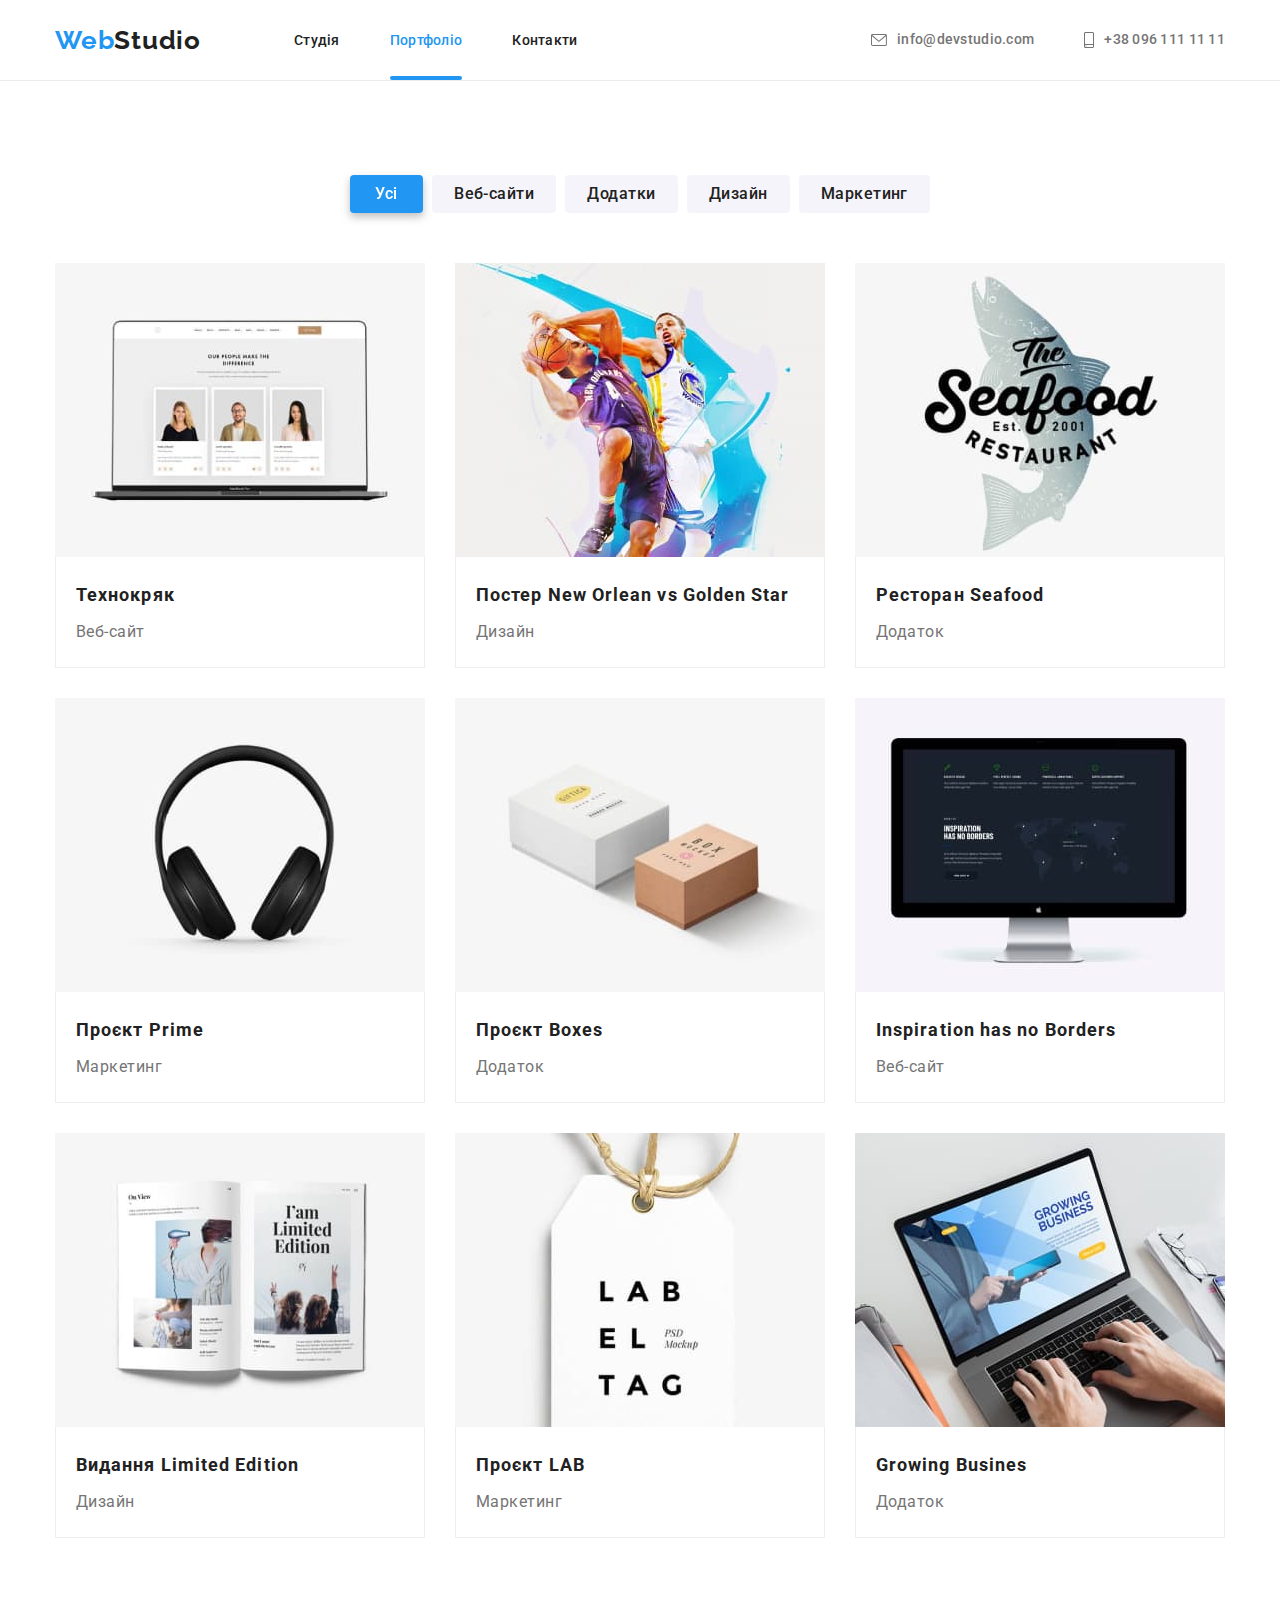
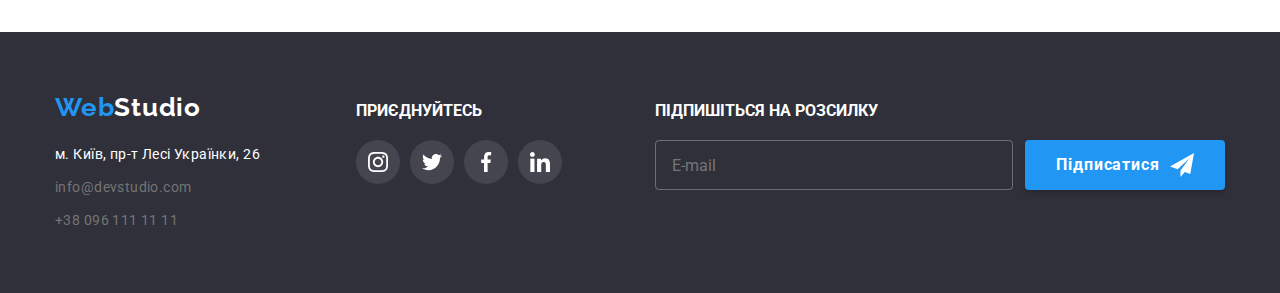
==== portfolio.html @ 81035521 "Coppy homework 6" ====
<!DOCTYPE html>
<html lang="uk">
  <head>
    <meta charset="UTF-8">
    <meta http-equiv="X-UA-Compatible" content="IE=edge">
    <meta name="viewport" content="width=device-width, initial-scale=1.0">
    <title>Portfolio</title>
    <link rel="preconnect" href="https://fonts.googleapis.com">
    <link rel="preconnect" href="https://fonts.gstatic.com" crossorigin>
    <link
      href="https://fonts.googleapis.com/css2?family=Raleway:wght@700&family=Roboto:wght@400;500;700;900&display=swap"
      rel="stylesheet"
    >
    <link
      rel="stylesheet"
      href="https://cdn.jsdelivr.net/npm/modern-normalize@1.1.0/modern-normalize.min.css"
    >
    <link rel="stylesheet" href="./css/styles.css">
  </head>
  <body class="body">
    <header class="page-header">
      <div class="container page-header-container">
      <a href="./index.html" class="logo"> <span class="colorlogo">Web</span>Studio</a>
      <nav class="page-navigation">
        <ul class="list-marker menu">
          <li><a class="navigation-link" href="./index.html">Студія</a></li>
          <li><a class="navigation-link current" href="./portfolio.html">Портфоліо</a></li>
          <li><a class="navigation-link" href="./contact">Контакти</a></li>
        </ul>
      </nav>

      <ul class="list-marker contacts">
        <li>
          <a class="phone email" href="mailto:info@devstudio.com"> <svg class="address-icon" width="16" height="12">
            <use href="./images/sprite.svg#icon-envelope"></use>
            </svg> info@devstudio.com</a>
        </li>
        <li> 
          <a class="phone" href="tel:+380961111111"><svg class="address-icon" width="10" height="16">
          <use href="./images/sprite.svg#icon-smartphone"></use>
          </svg>+38 096 111 11 11</a></li>
      </ul>
    </div>
    </header>

    <main>
      <section class="section">
        <div class="container">
        <h1 class="visually-hidden">Усі проєкти</h1>
        <ul class="list-marker buttons-list">
          <li class="portfolio-buttons-list-point"><button class="buttons-list-item btn btn-current" type="button">Усі</button></li>
          <li class="portfolio-buttons-list-point"><button class="buttons-list-item btn" type="button" >Веб-сайти</button></li>
          <li class="portfolio-buttons-list-point"><button class="buttons-list-item btn" type="button" >Додатки</button></li>
          <li class="portfolio-buttons-list-point"><button class="buttons-list-item btn" type="button" >Дизайн</button></li>
          <li class="portfolio-buttons-list-point"><button class="buttons-list-item btn" type="button" >Маркетинг</button></li>
        </ul>

        <ul class="list-marker portfolio-list card-set">
          <li class="portfolio-list-item">
            <a class="portfolio-card-link" href="/">
              <div class="portfolio-overlay">
                            <img src="./images/cheat.jpg" alt="люди в рамках" width="370">
                            <p class="overlay">Ресурс пропонує комплексні пропозиції з різним рівнем функціоналу та сервісів. Все це дозволить відвідувачу отримати вичерпні відомості про компанію чи приватну особу.</p>
            </div>
            <div class="portfolio-card-description"> 
            <h2 class="projects-title">Технокряк</h2>
            <p class="projects-type">Веб-сайт</p>
          </div>
        </a>
          </li>

          <li class="portfolio-list-item">
            <a class="portfolio-card-link" href="/">
            <div class="portfolio-overlay">
              <img src="./images/basketball.jpg" alt="люди грають в баскетбол" width="370">
              <p class="overlay">Ресурс пропонує комплексні пропозиції з різним рівнем функціоналу та сервісів. Все це дозволить відвідувачу отримати вичерпні відомості про компанію чи приватну особу.</p>
            </div>
              <div class="portfolio-card-description"> 
              <h2 class="projects-title">Постер New Orlean vs Golden Star</h2>
            <p class="projects-type">Дизайн</p>
          </div>
        </a>
          </li>

          <li class="portfolio-list-item">
            <a class="portfolio-card-link" href="/">
            <div class="portfolio-overlay">
              <img src="./images/restaurant.jpg" alt="логотип ресторану морської їжі" width="370"
            >
            <p class="overlay">Ресурс пропонує комплексні пропозиції з різним рівнем функціоналу та сервісів. Все це дозволить відвідувачу отримати вичерпні відомості про компанію чи приватну особу.</p>
            </div>
            <div class="portfolio-card-description"> 
            <h2 class="projects-title">Ресторан Seafood</h2>
            <p class="projects-type">Додаток</p>
          </div>
        </a>
          </li >

          <li class="portfolio-list-item">
            <a class="portfolio-card-link" href="/">
              <div class="portfolio-overlay">
              <img src="./images/headphone.jpg" alt="навушники" width="370">
              <p class="overlay">Ресурс пропонує комплексні пропозиції з різним рівнем функціоналу та сервісів. Все це дозволить відвідувачу отримати вичерпні відомості про компанію чи приватну особу.</p>
            </div>
            <div class="portfolio-card-description"> 
            <h2 class="projects-title">Проєкт Prime</h2>
            <p class="projects-type">Маркетинг</p>
          </div>
        </a>
          </li>

          <li class="portfolio-list-item">
            <a class="portfolio-card-link" href="/">
              <div class="portfolio-overlay">
                <img src="./images/boxes.jpg" alt="коробки з картону" width="370">
              <p class="overlay">Ресурс пропонує комплексні пропозиції з різним рівнем функціоналу та сервісів. Все це дозволить відвідувачу отримати вичерпні відомості про компанію чи приватну особу.</p>
            </div>
            <div class="portfolio-card-description"> 
            <h2 class="projects-title">Проєкт Boxes</h2>
            <p class="projects-type">Додаток</p>
          </div>
        </a>
          </li>

          <li class="portfolio-list-item">
            <a class="portfolio-card-link" href="/"
              >
              <div class="portfolio-overlay">
              <img src="./images/monitor.jpg" alt="монітор з текстом про натхнення" width="370"
            >
            <p class="overlay">Ресурс пропонує комплексні пропозиції з різним рівнем функціоналу та сервісів. Все це дозволить відвідувачу отримати вичерпні відомості про компанію чи приватну особу.</p>
          </div>
            <div class="portfolio-card-description"> 
            <h2 class="projects-title">Inspiration has no Borders</h2>
            <p class="projects-type">Веб-сайт</p>
          </div>
        </a>
          </li>

          <li class="portfolio-list-item">
            <a class="portfolio-card-link" href="/">
              <div class="portfolio-overlay">
                <img src="./images/magazine.jpg" alt="газета про дизайн" width="370">
              <p class="overlay">Ресурс пропонує комплексні пропозиції з різним рівнем функціоналу та сервісів. Все це дозволить відвідувачу отримати вичерпні відомості про компанію чи приватну особу.</p>
            </div>
            <div class="portfolio-card-description"> 
            <h2 class="projects-title">Видання Limited Edition</h2>
            <p class="projects-type">Дизайн</p>
          </div>
        </a>
          </li>

          <li class="portfolio-list-item">
            <a class="portfolio-card-link"  href="/">
              <div class="portfolio-overlay">
              
              <img src="./images/label.jpg" alt="ярлик" width="370">
              <p class="overlay">Ресурс пропонує комплексні пропозиції з різним рівнем функціоналу та сервісів. Все це дозволить відвідувачу отримати вичерпні відомості про компанію чи приватну особу.</p>
            </div>
            <div class="portfolio-card-description"> 
            <h2 class="projects-title">Проєкт LAB</h2>
            <p class="projects-type">Маркетинг</p>
          </div>
        </a>
          </li>

          <li class="portfolio-list-item">
            <a class="portfolio-card-link" href="/"
              >
              <div class="portfolio-overlay">
              
              
              <img src="./images/notebook.jpg" alt="ноутбук із текстом про бізнес" width="370"
            >
            <p class="overlay">Ресурс пропонує комплексні пропозиції з різним рівнем функціоналу та сервісів. Все це дозволить відвідувачу отримати вичерпні відомості про компанію чи приватну особу.</p>
            </div>
            <div class="portfolio-card-description"> 
            <h2 class="projects-title">Growing Busines</h2>
            <p class="projects-type">Додаток</p>
            </div>
          </a>
          </li>
        </ul>
      </div>
      </section>
    </main>
    <footer class="bottom-style">
      <div class="footer-container container">
        <div class="footer-address-container">
      <a href="./index.html" class="logo-footer"> <span class="colorlogo">Web</span><span class="colorlogo2">Studio</span></a>
      <address class="adress-style">
        <ul class="list-marker">
          <li class="footer-address-item">
            <a href="https://goo.gl/maps/GYPsgjkpxuacPWmt5" class="adress-street"
              >м. Київ, пр-т Лесі Українки, 26</a
            >
          </li>
          <li class="footer-address-item">
            <a href="mailto:info@devstudio.com" class="email-footer">info@devstudio.com</a>
          </li>
          <li><a href="tel:+380961111111" class="email-footer">+38 096 111 11 11</a></li>
        </ul>
      </address>
    </div>
    <div class="footer-social-box">
      <b class="follow-us">ПРИЄДНУЙТЕСЬ</b>
      <ul class="footer-social-list list">
        <li class="footer-social-item">
          <a class="footer-social-list-link" href="">
            <svg class="footer-social-list-icon">
              <use href="./images/sprite.svg#icon-instagram"></use>
            </svg>
          </a>
        </li>
        <li class="footer-social-item">
          <a class="footer-social-list-link" href="">
            <svg class="footer-social-list-icon">
              <use href="./images/sprite.svg#icon-twitter"></use>
            </svg>
          </a>
        </li>
        <li class="footer-social-item">
          <a class="footer-social-list-link" href="">
            <svg class="footer-social-list-icon">
              <use href="./images/sprite.svg#icon-facebook"></use>
            </svg>
          </a>
        </li>
        <li class="footer-social-item">
          <a class="footer-social-list-link" href="">
            <svg class="footer-social-list-icon">
              <use href="./images/sprite.svg#icon-linkedin"></use>
            </svg>
          </a>
        </li>
      </ul>
    </div>
    <div class="form footer-social-box">
      <b class="follow-us">Підпишіться на розсилку</b>
      <form class="footer-form">
        <div class="form-position">
          <input class="form-email-field" type="email" name="mail" placeholder="E-mail">
          <button class="footer-button" type="submit">Підписатися
                      <svg class="icon-send" width="24" height="24" >
              <use href="./images/sprite.svg#icon-icon-send"></use>
              </svg>
                      </button>
        </div>
      </form>
    </div>
  </div>

    </footer>
  </body>
</html>
---- css/styles.css ----
:root {
  --primary-text-color: #212121;
  --accent-color: #2196f3;
  --second-color: #757575;
  --color-icon: #AFB1B8;
  --bg-color-main: #f5f5f5;
  --bg-color-second: #ffffff;
  --bg-for-button: #f5f4fa;
  --bg-for-footer: #2f303a;
  --timing-function: cubic-bezier(0.4, 0, 0.2, 1);
  --main-font: "Roboto", sans-serif;
}

h1,
h2,
h3,
h4,
h5,
h6,
p {
  margin: 0;
}

ul,
ol {
  margin-top: 0;
  margin-bottom: 0;
  padding: 0;
  list-style: none;
}

img {
  display: block;
  max-width: 100%;
  height: auto;
}

.list-marker {
  list-style-type: none;
}

.link {
  text-decoration: none;
}

button {
  cursor: pointer;
}

.container {
  width: 1200px;
  margin-left: auto;
  margin-right: auto;
  padding-left: 15px;
  padding-right: 15px;
}

/*  Додаю хедер стилі і флекси*/

/*  Додаю хедер стилі і флекси*/

.body {
  font-family: 'Roboto', sans-serif;
  color: var(--primary-text-color);
}

.advantage-list {
  display: flex;
  column-gap: 30px;

  justify-content: space-around;
}


.features-icon-box {
  display: flex;
  justify-content: center;
  align-items: center;
  width: 270px;
  height: 120px;
  margin-bottom: 30px;
  background-color: #F5F4FA;
  border-radius: 4px;
}
.features-icon {
  width: 70px;
  height: 70px;}

.section {
  padding-top: 94px;
  padding-bottom: 94px;
}

.logo {
  color: var(--primary-text-color);
  text-decoration: none;
  font-family: 'Raleway', sans-serif;
  font-weight: 700;
  font-size: 26px;
  line-height: 1.19;
  letter-spacing: 0.03em;
  margin-right: 93px;
  padding: 24px 0px;
}

.logo-footer {
  color: var(--primary-text-color);
  text-decoration: none;
  font-family: 'Raleway', sans-serif;
  font-weight: 700;
  font-size: 26px;
  line-height: 1.19;
  letter-spacing: 0.03em;
}

.colorlogo {
  color: var(--accent-color);
}

.colorlogo2 {
  color: var(--bg-color-second);
}

/* телефон та імейл вгорі різний колір */
/* телефон та імейл внизу однакові */

.phone {
  font-weight: 500;
  font-size: 14px;
  line-height: 1.14;
  letter-spacing: 0.02em;
  text-decoration: none;
  color: var(--second-color);
  padding: 32px 0px;
  display: flex;
    align-items: center;
    transition: color 250ms var(--timing-function), fill 250ms var(--timing-function);
    
}
.phone:hover,
.phone:focus
 {
  color: var(--accent-color);}


  .phone:hover .address-icon, 
  .phone:focus .address-icon {
    fill: var(--accent-color);

}
.phone:active {
  color: var(--accent-color);
}



.address-icon {
  margin-right: 10px;
  fill: #757575;
  transition: fill 250ms var(--timing-function);

}

.footer-social-box {
  margin-left: 0px;
  }
  
  .follow-us {
    display: inline-block;
    margin-bottom: 20px;
    color: var(--title-secondary-color);
    font-style: normal;
    text-transform: uppercase;
  }
  
 
   .form {
    margin-left: 93px;
   }
  
   .form-position {
    display: flex;
  }
  .form-email-field {
    font-weight: 400;
    width: 358px;
    height: 50px;
    background-color: transparent;
    border-radius: 4px;
    border: 1px solid rgba(255, 255, 255, 0.3);
    padding: 15px 16px;
    font-family: var(--main-font);
   font-style: normal;
   color: rgba(255, 255, 255, 0.6);
   font-size: 16px;
   line-height: 1.25;
  }
  
  .footer-button {
  font-weight: 700;
  font-size: 16px;
  line-height: 1.88;
  display: inline-flex;
  justify-content: center;
  align-items: center;
  letter-spacing: 0.06em;
  color: var(--bg-color-second);
  background: var(--accent-color);
  min-width: 200px;
  height: 50px;
  cursor: pointer;
  box-shadow: 0px 4px 4px rgba(0, 0, 0, 0.15);
  border-radius: 4px;
  padding: 10px 29px;
  border: 1px solid transparent;
  margin-left: 12px; 
  }
  
  .icon-send {
  margin-left: 10px;
  }
  







.hero-block {
  background-color: var(--bg-for-footer);
  text-align: center;
  align-items: center;
  padding-top: 200px;
  padding-bottom: 200px;
      background-image: linear-gradient(rgba(47, 48, 58, 0.4),rgba(47, 48, 58, 0.4)),
    url("../images/hero-bg.jpg");
    background-repeat: no-repeat;
    background-size: cover;
    max-width: 1600px;
    margin-left: auto;
    margin-right: auto;
  }


.hero-title {
  font-weight: 900;
  font-size: 44px;
  line-height: 1.36;
  color: var(--bg-color-second);
  /* or 136% */

  letter-spacing: 0.06em;
  max-width: 696px;
  text-align: center;
  text-transform: uppercase;
  margin-right: auto;
  margin-left: auto;
}

.advantage-list {
  display: flex;
  column-gap: 30px;
}
.advantage {
  font-weight: 700;
  font-size: 14px;
  line-height: 1.14;
  letter-spacing: 0.03em;
  text-transform: uppercase;
  margin-bottom: 10px;
  margin-top: 0px;
}

/* .advantage-list-item:not(:last-child) {
    margin-right: 30px;}*/

.advantage-list li:nth-last-child(-n + 4) {
  flex-basis: 270px;
}

.usual-text {
  font-size: 14px;
  line-height: 1.7;
  /* or 171% */
  letter-spacing: 0.03em;
  color: var(--second-color);
}

.second-title {
  font-weight: 700;
  font-size: 36px;
  line-height: 1.16;
  text-align: center;
  letter-spacing: 0.03em;
  color: var(--primary-text-color);
  margin-bottom: 50px;
}
/*.padding-for-tittle {
  padding-top: 94px;}*/

.team {
  background-color: var(--bg-for-button);
  
  
}

.team-list {
  display: flex;
  column-gap: 30px;
}

.team-title {
  font-weight: 500;
  font-size: 16px;
  line-height: 1.18;
  /* identical to box height */
  text-align: center;
  letter-spacing: 0.03em;

  margin-bottom: 10px;
}
.our-team-list-item {
  width: 270px;
    background-color: var(--bg-color-second);
  box-shadow: 0px 1px 3px rgba(0, 0, 0, 0.12), 0px 1px 1px rgba(0, 0, 0, 0.14),
    0px 2px 1px rgba(0, 0, 0, 0.2);
  border-radius: 0px 0px 4px 4px;
}
.list {
  list-style: none;
}
.team-position {
  font-size: 16px;
  line-height: 1.18;
  /* identical to box height */
  text-align: center;
  letter-spacing: 0.03em;
  margin-bottom: 16px;
  color: var(--second-color);
  }

.card-description {
  padding: 30px;0
}

.social-list { 
  display: flex;
  justify-content: space-between; 
}

.social-list-link {
  display: inline-flex;
  justify-content: center;
  align-items: center;
  width: 100%;
  height: 100%;
  border-radius: 50%;
  fill: #AFB1B8;
  transition: fill 250ms var(--timing-function), color 250ms var(--timing-function), background-color 250ms var(--timing-function);

}
.social-list-icon {
width: 20px;
height: 20px;
transition: fill 250ms var(--timing-function);
}


.social-list-item {
  list-style: none;
  width: 44px;
  height: 44px;
}


.social-list-link:hover,
.social-list-link:focus {
  background-color:  var(--accent-color);
  color: var(--bg-color-main);
}
.social-list-link:hover .social-list-icon,
.social-list-link:focus .social-list-icon {
  fill: #ffffff;
}

.clients-list {
  display: flex;
  justify-content: space-between;
}

.clients-list-item {
  height: 90px;
  width: calc(100% /6 - 30px);
  
}


.clients {
  padding-top: 94px;
  padding-bottom: 94px;
}
.clients-link {
  display: flex;
  justify-content: center;
  align-items: center;
  width: 100%;
  height: 100%;
  border: 1px solid #AFB1B8;
  border-radius: 4px;
  color: #AFB1B8;
  transition: border-color 250ms var(--timing-function), fill 250ms var(--timing-function), color 250ms var(--timing-function), background-color 250ms var(--timing-function);


}




.clients-link:hover .clients-icon,
.clients-link:focus .clients-icon {
  fill: var(--accent-color);
  
}

.clients-link:hover, 
.clients-link:focus { 
  color: var(--accent-color);
  border-color: var(--accent-color);
}
.clients-icon {
  width: 106px;
  height: 60px;
  fill: #AFB1B8;
  transition:  fill 250ms var(--timing-function);
  
}








.page-header {
  background: var(--bg-color-second);
  border-bottom: 1px solid #ececec;
}
.page-header-container {
  display: flex;
  align-items: center;
}

.page-navigation {
  display: flex;
  align-items: center;
}

.menu {
  display: flex;
  column-gap: 50px;
  padding-top: 32;
  padding-bottom: 32;
  align-items: center;
  
}

.contacts {
  display: flex;
  margin-left: auto;
  column-gap: 50px;
}

.ourservice-section {
  align-items: center;
  padding-top: 0px;
  
}
.ourservice {
  display: flex;
  column-gap: 30px;
}

.ourservice-item {
  position: relative;
}


.service-description {
  font-family: var(--main-font);
  font-style: normal;
  font-weight: bold;
  font-size: 14px;
  line-height: 1.143;
  text-align: center;
  letter-spacing: 0.03em;
  text-transform: uppercase;
  height: 70px;
  color: var(--title-secondary-color);
  color: rgba(255, 255, 255, 1);
  background-color: rgba(47, 48, 58, 0.8);
  justify-content: center;
  position: absolute;
  width: 100%;
  bottom: 0;
  display: flex;
  align-items: center;
}



/* ставимо на а */
.navigation-link {
  color: var(--primary-text-color);
  font-weight: 500;
  font-size: 14px;
  line-height: 1.14;
  letter-spacing: 0.02em;
  text-decoration: none;
  padding: 32px 0px;
  transition: color 250ms var(--timing-function);
  position: relative;
}

.navigation-link:hover,
.navigation-link:focus {
  color: var(--accent-color);
}

.navigation-link:active {
  color: var(--accent-color);
}
.current {
  color: var(--accent-color);
}


.navigation-link.current::after {
  display: block;
  position: absolute;
  bottom: 0px;
  left: 0;
  content: "";
  width: 100%;
  height: 4px;
  background-color: rgba(33, 150, 243, 1);
  border-radius: 2px;
}


/* додав стиль пря проєктів, щоб потім не  шукати
.projects {
  background: var(--bg-color-second);
  padding-top: 94px;
  padding-bottom: 94px;
}*/
.buttons-list {
  display: flex;
  justify-content: center;
  margin-bottom: 50px;
}

.portfolio-buttons-list-point:not(:last-child) {
  margin-right: 9px;
}

.buttons-list-item,
.btn-current {
  font-family: 'Roboto', sans-serif;
  font-weight: 500;
  font-size: 16px;
  line-height: 1.63;
  text-align: center;
  letter-spacing: 0.03em;
  color: var(--primary-text-color);
  text-decoration: none;
  background-color: var(--bg-for-button);
  border-radius: 4px;
  border: 0px;
  min-width: 73px;
  padding: 6px 22px;
  transition: color 250ms var(--timing-function), background-color 250ms var(--timing-function), filter 250ms var(--timing-function);}



.buttons-list-item:hover,
.buttons-list-item:focus,
.btn-current {
  background: var(--accent-color);
  color: var(--bg-color-second);
  filter: drop-shadow(0px 4px 4px rgba(0, 0, 0, 0.25));
}

.card-set {
  display: flex;
  flex-wrap: wrap;
  padding: 0;
  list-style: none;
  align-content: center;
}

.card-set li:nth-last-child(-n + 3) {
  margin-bottom: 0;}


.portfolio-list-item {
  align-items: center;
  margin-right: 30px;
  margin-bottom: 30px;
  
}

.portfolio-card-description {
  padding: 20px 20px;
  border: 1px solid #eeeeee;
  border-top: 0;
}

.card-set li:nth-child(3n) {
  margin-right: 0;
}

.portfolio-card-link {
  display: block;
  text-decoration: none;
  transition: box-shadow 250ms var(--timing-function);

}

.portfolio-card-link:hover,
.portfolio-card-link:focus {
  box-shadow: 0px 1px 1px rgba(0, 0, 0, 0.12), 0px 4px 4px rgba(0, 0, 0, 0.06), 1px 4px 6px rgba(0, 0, 0, 0.16);
}

.portfolio-overlay {
  position: relative;
  overflow: hidden;
}


.overlay {
  position: absolute;
  color: rgba(255, 255, 255, 1);
  background-color: rgba(33, 150, 243, 0.9);
  padding: 63px 24px;
  width: 100%;
  top: 0;
  left: 0;

  transition: transform 250ms linear;
  transform: translateY(100%);

  font-family: var(--main-font);
  font-size: 18px;
  line-height: 1.56;

}

.portfolio-card-link:hover .overlay,
.portfolio-card-link:focus .overlay {
  transform: translateY(0%);
  opacity: 1;
}





.projects-title {
  font-weight: 700;
  font-size: 18px;
  line-height: 2;
  letter-spacing: 0.06em;
  color: var(--primary-text-color);
  text-decoration: none;
  margin-bottom: 4px;
}

.projects-type {
  font-size: 16px;
  line-height: 1.875;
  color: var(--second-color);
  text-decoration: none;
  letter-spacing: 0.03em;
}
/*кнопки*/

.btn {
  border: none;
  border-radius: 4px;
  cursor: pointer;
}
.button {
  font-family: inherit;
  color: var(--primary-text-color);
  background-color: var(--bg-for-button);
  font-weight: 500;
  font-size: 16px;
  line-height: 1.625;
  text-align: center;
  letter-spacing: 0.03em;
  cursor: pointer;
  transition: color 250ms var(--timing-function), background-color 250ms var(--timing-function);
}

.button:hover,
.button:active,
.button:focus {
  color: var(--bg-color-second);
  background-color: var(--accent-color);
}
/*кнопка на головній в герої*/
.primary-button {
  font-family: inherit;
  color: var(--bg-color-second);
  background-color: var(--accent-color);
  font-weight: 700;
  font-size: 16px;
  line-height: 1.875;

  align-items: center;
  text-align: center;
  letter-spacing: 0.06em;
  cursor: pointer;
  margin-right: auto;
  margin-left: auto;
  margin-top: 30px;
  padding: 10px 32px;
  min-width: 200px;
  height: 50px;
  justify-content: center;
  box-shadow: 0px 4px 4px rgba(0, 0, 0, 0.15);
}

/* стилі футера*/
.bottom-style {
  background-color: var(--bg-for-footer);
  padding-bottom: 60px;
  padding-top: 60px;
}

.footer-address-item {
  margin-bottom: 9px;
}
.adress-street {
  font-style: normal;
  font-size: 14px;
  line-height: 1.71;
  /* or 171% */
  letter-spacing: 0.03em;
  color: var(--bg-color-second);
  text-decoration: none;
}

.adress-style {
  margin-top: 20px;
}
/* телефон та імейл внизу однакові тому один цей стиль */
.email-footer {
  font-style: normal;
  font-size: 14px;
  line-height: 1.71;
  /* or 171% */

  letter-spacing: 0.03em;
  color: var(--second-color);
  text-decoration: none;
}
.footer-form {
  display: flex;
}

.footer-social-list-link {
  display: flex;
  justify-content: center;
  align-items: center;
  width: 100%;
  height: 100%;
  border-radius: 50%;
  fill: #ffffff;
  background-color: rgba(255, 255, 255, 0.1);
  transition: background-color 250ms var(--timing-function);
  
}

.footer-social-list-link:hover,
.footer-social-list-link:focus {
background-color: var(--accent-color);

}
.footer-social-list-icon {
width: 20px;
height: 20px;
}
.footer-social-list { 
display: flex;} 


.footer-container {
  display: flex;
  align-items: baseline;
 }
  

 .footer-address-container {
  margin-right: 70px;
  flex-grow: 1;
}
.follow-us {
display: inline-block;
margin-bottom: 20px;
color: #ffffff;
font-style: normal;
text-transform: uppercase;
}

.footer-social-item {
 
  width: 44px;
  height: 44px;
}

.footer-social-item:not(:last-child) {
  margin-right: 10px;
 }



 .visually-hidden {
  position:absolute;
  width: 1px;
  height: 1px;
  margin: -1px;
  padding: 0;
  overflow: hiiden;
  border: 0;
  clip: rect(0 0 0 0);
 }




 /*===========BACKDROP=========*/
.backdrop {
  position: fixed;
  left: 0;
  top: 0;
  width: 100%;
  height: 100%;
  background-color: rgba(0, 0, 0, 0.2);
  transition: all 250ms linear;
}

.modal-window {
  position:absolute;
  top: 50%;
  left: 50%;
  transform: translate(-50%, -50%);
  width: 528px;
  min-height: 581px;
  background: var(--bg-color-main);
  box-shadow: 0px 1px 3px rgba(0, 0, 0, 0.12), 0px 1px 1px rgba(0, 0, 0, 0.14), 0px 2px 1px rgba(0, 0, 0, 0.2);
  border-radius: 4px;
  transition: transform 250ms linear;
  padding: 40px 39px 40px 41px;
  
}

.backdrop .is-hidden .modal-window {
  transform: scale(0) rotateY(-180deg);
  transform: rotateX (0);
}

.close-btn {
 position: absolute;
  right: 8px;
  top: 8px; 
  width: 30px;
  height: 30px;
  border: 1px solid rgba(0, 0, 0, 0.1);
  background-color: var(--bg-color-main);
  box-sizing: border-box;
  border-radius: 50%;
  cursor: pointer;
  display: flex;
  justify-content: center;
  align-items: center;
  transition: background-color 250ms var(--timing-function), fill 250ms var(--timing-function);
}


  


.close {
  fill: #000000;
  width: 18px;
  height: 18px;
  transition: fill 250ms var(--timing-function);
}

.close-btn:hover  .close,
.close-btn:focus .close {
  fill: var(--accent-color)
  
}



.is-hidden {
  opacity: 0;
  visibility: hidden;
  pointer-events: none;
}



.modal-form-title {
  font-family: var(--main-font);
  font-style: normal;
  font-weight: 700;
  font-size: 20px;
  line-height: 1.15;
  text-align: center;
  letter-spacing: 0.03em;
  color: var(--primary-text-color);
  margin-bottom: 12px;
  }
  
  .modal-form {
    display: flex;
    flex-direction: column;
    
  }
  
  .modal-form-icon {
    position: absolute;
    display: block;
    width:18px; 
    height:18px;
    top: 50%;
    left: 12px;
   transform: translateY(-50%);
   transition: fill 250ms var(--timing-function);
  }
  
  .modal-form-input {
    width: 100%;
    height: 40px;
    border: 1px solid rgba(33, 33, 33, 0.2);
    border-radius: 4px;
    padding-left: 42px;  
    transition: border-color 250ms var(--timing-function);
  }
  
  .modal-form-input-wrapper {
    position: relative;
    display: block;
    margin-top: 4px;    
  }
  
  .modal-form-field {
    margin-bottom: 10px;
  }
  
  .modal-form-comment {
    margin-bottom: 20px;
  }
  
  .modal-form-input:focus,
  .modal-form-msg:focus {
    outline: none;
    border: 1px solid;
    border-color: var(--accent-color); 
    cursor: pointer;
  }
  
  .modal-form-input:focus + .modal-form-icon {
    fill: var(--accent-color);
  }
  
  .modal-form-msg {
    display: block;
    width: 100%;
    height: 120px;
    border: 1px solid rgba(33, 33, 33, 0.2);
    border-radius: 4px;
    padding: 12px 16px;
    margin-top: 4px;
    resize: none;
    transition: border-color 250ms var(--timing-function);
  }
  
  .modal-form-policy-txt::before{
    content: "";
    display: inline-flex;
    width: 16px;
    height: 15px;
    border: 2px solid rgba(33, 33, 33, 1);
    margin-right: 7px;
    border-radius: 2px;
  }
  
  .modal-form-policy:checked + .modal-form-policy-txt::before{
   background-color: var(--accent-color);
   border: 0px var(--accent-color);
    background-image: url("data:image/svg+xml;charset=utf8,%3Csvg width='16' height='15' viewBox='0 0 13 10' fill='none' xmlns='http://www.w3.org/2000/svg'%3E%3Cpath d='M1.95703 4.75166L1.88825 4.68604L1.81923 4.75141L0.93123 5.59258L0.854858 5.66492L0.930974 5.73753L4.42671 9.07236L4.49574 9.1382L4.56476 9.07236L12.069 1.91352L12.1449 1.84116L12.069 1.76881L11.1873 0.927644L11.1183 0.861826L11.0493 0.927611L4.49577 7.17353L1.95703 4.75166Z' fill='white' stroke='white' stroke-width='0.2'/%3E%3C/svg%3E");
    background-repeat: no-repeat;
    transition: all 250ms var(--timing-function);
    }
  
  .modal-form-policy:focus + .modal-form-policy-txt::before {
   outline: var(--accent-color) auto 2px; 
  }
  
  .modal-form-text {
  font-family: var(--main-font);
  font-size: 12px;
  line-height: 1.17;
  letter-spacing: 0.01em;
  color: rgba(117, 117, 117, 1);
  ;
  }
  
  .modal-form-policy-txt,
  .modal-policy-link {
    display: flex;
    justify-content: center;
    align-items: center;
  
  font-family: var(--main-font);
  font-size: 14px;
  line-height: 1.71;
  letter-spacing: 0.03em;
  color:rgba(117, 117, 117, 1);
  ;
  transition: all 250ms var(--timing-function);
  }
  
  .modal-policy-link {
    margin-bottom: 0px;
    text-decoration-skip-ink:none;
    color: var(--accent-color);
    transition: all 250ms var(--timing-function);
    margin-left: 7px;
  }
  
  .chek-policy-box {
    display: flex;
    justify-content: center;
    margin-bottom: 30px;
  }
  
  .modal-form-btn {
    display: block;
    margin: 0 auto;
    font-weight: 700;
    font-size: 16px;
    line-height: 1.88;
    align-items: center;
    letter-spacing: 0.06em;
    color: var(--bg-color-second);
    min-width: 200px;
    height: 50px;
    cursor: pointer;
    background: var(--accent-color);
    box-shadow: 0px 4px 4px rgba(0, 0, 0, 0.15);
    border-radius: 4px;
    padding: 10px 52px;
    border: 1px solid transparent;
  }
  
  .form input:not(:placeholder-shown) {
  font-family: var(--main-font);
  font-size: 16px;
  line-height: 1.25;
  display: flex;
  align-items: center;
  letter-spacing: 0.03em;
  color: rgba(255, 255, 255, 0.6);
  }
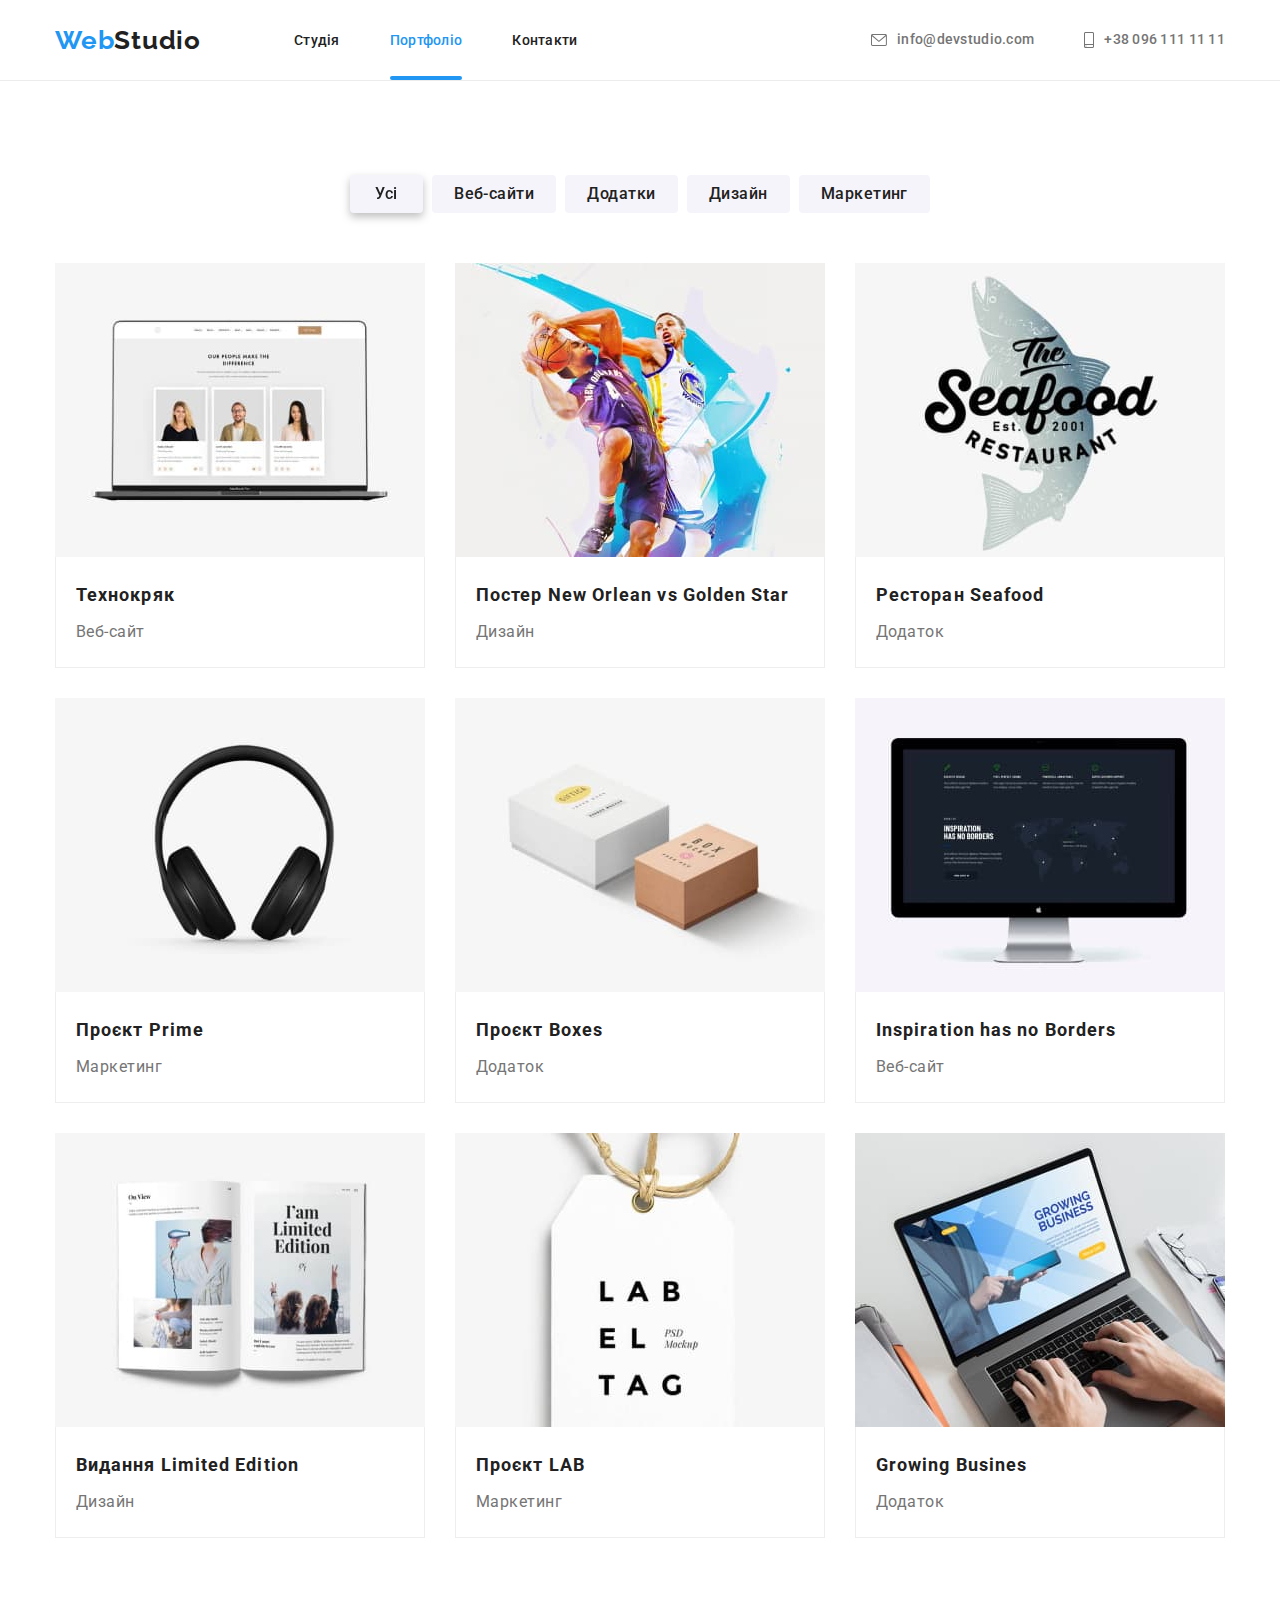
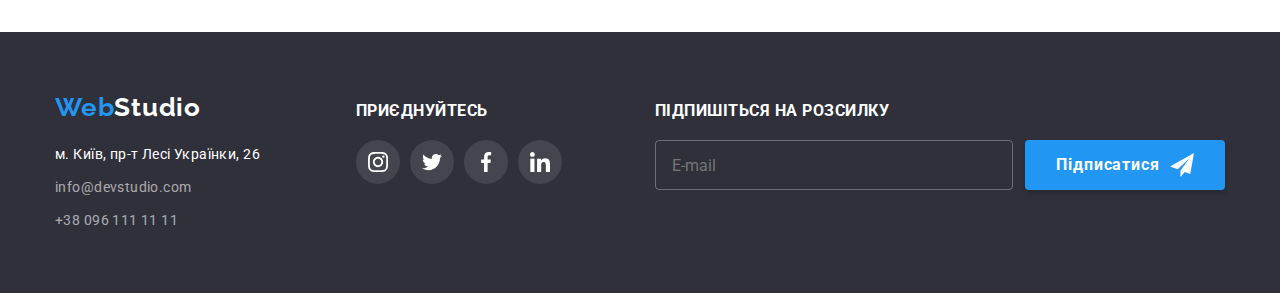
==== commit c023fffe: "Before variables" ====
--- a/portfolio.html
+++ b/portfolio.html
@@ -4,7 +4,7 @@
     <meta charset="UTF-8">
     <meta http-equiv="X-UA-Compatible" content="IE=edge">
     <meta name="viewport" content="width=device-width, initial-scale=1.0">
-    <title>Portfolio</title>
+    <title>WebStudio</title>
     <link rel="preconnect" href="https://fonts.googleapis.com">
     <link rel="preconnect" href="https://fonts.gstatic.com" crossorigin>
     <link
@@ -16,156 +16,156 @@
       href="https://cdn.jsdelivr.net/npm/modern-normalize@1.1.0/modern-normalize.min.css"
     >
     <link rel="stylesheet" href="./css/styles.css">
+    <link rel="stylesheet" href="./css/main.min.css">
   </head>
   <body class="body">
-    <header class="page-header">
-      <div class="container page-header-container">
-      <a href="./index.html" class="logo"> <span class="colorlogo">Web</span>Studio</a>
-      <nav class="page-navigation">
+    <header class="header">
+      <div class="container header-container">
+        <a href="./index.html" class="logo header-logo">Web<span class="header-logo__color">Studio</span></a>
+      <nav class="header-navigation">
         <ul class="list-marker menu">
-          <li><a class="navigation-link" href="./index.html">Студія</a></li>
-          <li><a class="navigation-link current" href="./portfolio.html">Портфоліо</a></li>
-          <li><a class="navigation-link" href="./contact">Контакти</a></li>
+          <li><a class="menu__link" href="./index.html">Студія</a></li>
+          <li><a class="menu__link current" href="./portfolio.html">Портфоліо</a></li>
+          <li><a class="menu__link" href="./contact">Контакти</a></li>
         </ul>
       </nav>
 
       <ul class="list-marker contacts">
         <li>
-          <a class="phone email" href="mailto:info@devstudio.com"> <svg class="address-icon" width="16" height="12">
+          <a class="contacts__item" href="mailto:info@devstudio.com"> <svg class="contacts-icon" width="16" height="12">
             <use href="./images/sprite.svg#icon-envelope"></use>
             </svg> info@devstudio.com</a>
         </li>
         <li> 
-          <a class="phone" href="tel:+380961111111"><svg class="address-icon" width="10" height="16">
+          <a class="contacts__item" href="tel:+380961111111"><svg class="contacts-icon" width="10" height="16">
           <use href="./images/sprite.svg#icon-smartphone"></use>
           </svg>+38 096 111 11 11</a></li>
       </ul>
     </div>
     </header>
-
     <main>
       <section class="section">
         <div class="container">
         <h1 class="visually-hidden">Усі проєкти</h1>
         <ul class="list-marker buttons-list">
-          <li class="portfolio-buttons-list-point"><button class="buttons-list-item btn btn-current" type="button">Усі</button></li>
-          <li class="portfolio-buttons-list-point"><button class="buttons-list-item btn" type="button" >Веб-сайти</button></li>
-          <li class="portfolio-buttons-list-point"><button class="buttons-list-item btn" type="button" >Додатки</button></li>
-          <li class="portfolio-buttons-list-point"><button class="buttons-list-item btn" type="button" >Дизайн</button></li>
-          <li class="portfolio-buttons-list-point"><button class="buttons-list-item btn" type="button" >Маркетинг</button></li>
+          <li class="buttons-list__point"><button class="buttons-list__item btn btn-current" type="button">Усі</button></li>
+          <li class="buttons-list__point"><button class="buttons-list__item btn" type="button" >Веб-сайти</button></li>
+          <li class="buttons-list__point"><button class="buttons-list__item btn" type="button" >Додатки</button></li>
+          <li class="buttons-list__point"><button class="buttons-list__item btn" type="button" >Дизайн</button></li>
+          <li class="buttons-list__point"><button class="buttons-list__item btn" type="button" >Маркетинг</button></li>
         </ul>
 
         <ul class="list-marker portfolio-list card-set">
-          <li class="portfolio-list-item">
-            <a class="portfolio-card-link" href="/">
+          <li class="portfolio-list__item">
+            <a class="portfolio-card__link" href="/">
               <div class="portfolio-overlay">
                             <img src="./images/cheat.jpg" alt="люди в рамках" width="370">
                             <p class="overlay">Ресурс пропонує комплексні пропозиції з різним рівнем функціоналу та сервісів. Все це дозволить відвідувачу отримати вичерпні відомості про компанію чи приватну особу.</p>
             </div>
-            <div class="portfolio-card-description"> 
-            <h2 class="projects-title">Технокряк</h2>
-            <p class="projects-type">Веб-сайт</p>
-          </div>
-        </a>
-          </li>
-
-          <li class="portfolio-list-item">
-            <a class="portfolio-card-link" href="/">
+            <div class="portfolio-card__description"> 
+            <h2 class="portfolio-card__title">Технокряк</h2>
+            <p class="portfolio-card__type">Веб-сайт</p>
+          </div>
+        </a>
+          </li>
+
+          <li class="portfolio-list__item">
+            <a class="portfolio-card__link" href="/">
             <div class="portfolio-overlay">
               <img src="./images/basketball.jpg" alt="люди грають в баскетбол" width="370">
               <p class="overlay">Ресурс пропонує комплексні пропозиції з різним рівнем функціоналу та сервісів. Все це дозволить відвідувачу отримати вичерпні відомості про компанію чи приватну особу.</p>
             </div>
-              <div class="portfolio-card-description"> 
-              <h2 class="projects-title">Постер New Orlean vs Golden Star</h2>
-            <p class="projects-type">Дизайн</p>
-          </div>
-        </a>
-          </li>
-
-          <li class="portfolio-list-item">
-            <a class="portfolio-card-link" href="/">
+              <div class="portfolio-card__description"> 
+              <h2 class="portfolio-card__title">Постер New Orlean vs Golden Star</h2>
+            <p class="portfolio-card__type">Дизайн</p>
+          </div>
+        </a>
+          </li>
+
+          <li class="portfolio-list__item">
+            <a class="portfolio-card__link" href="/">
             <div class="portfolio-overlay">
               <img src="./images/restaurant.jpg" alt="логотип ресторану морської їжі" width="370"
             >
             <p class="overlay">Ресурс пропонує комплексні пропозиції з різним рівнем функціоналу та сервісів. Все це дозволить відвідувачу отримати вичерпні відомості про компанію чи приватну особу.</p>
             </div>
-            <div class="portfolio-card-description"> 
-            <h2 class="projects-title">Ресторан Seafood</h2>
-            <p class="projects-type">Додаток</p>
+            <div class="portfolio-card__description"> 
+            <h2 class="portfolio-card__title">Ресторан Seafood</h2>
+            <p class="portfolio-card__type">Додаток</p>
           </div>
         </a>
           </li >
 
-          <li class="portfolio-list-item">
-            <a class="portfolio-card-link" href="/">
+          <li class="portfolio-list__item">
+            <a class="portfolio-card__link" href="/">
               <div class="portfolio-overlay">
               <img src="./images/headphone.jpg" alt="навушники" width="370">
               <p class="overlay">Ресурс пропонує комплексні пропозиції з різним рівнем функціоналу та сервісів. Все це дозволить відвідувачу отримати вичерпні відомості про компанію чи приватну особу.</p>
             </div>
-            <div class="portfolio-card-description"> 
-            <h2 class="projects-title">Проєкт Prime</h2>
-            <p class="projects-type">Маркетинг</p>
-          </div>
-        </a>
-          </li>
-
-          <li class="portfolio-list-item">
-            <a class="portfolio-card-link" href="/">
+            <div class="portfolio-card__description"> 
+            <h2 class="portfolio-card__title">Проєкт Prime</h2>
+            <p class="portfolio-card__type">Маркетинг</p>
+          </div>
+        </a>
+          </li>
+
+          <li class="portfolio-list__item">
+            <a class="portfolio-card__link" href="/">
               <div class="portfolio-overlay">
                 <img src="./images/boxes.jpg" alt="коробки з картону" width="370">
               <p class="overlay">Ресурс пропонує комплексні пропозиції з різним рівнем функціоналу та сервісів. Все це дозволить відвідувачу отримати вичерпні відомості про компанію чи приватну особу.</p>
             </div>
-            <div class="portfolio-card-description"> 
-            <h2 class="projects-title">Проєкт Boxes</h2>
-            <p class="projects-type">Додаток</p>
-          </div>
-        </a>
-          </li>
-
-          <li class="portfolio-list-item">
-            <a class="portfolio-card-link" href="/"
+            <div class="portfolio-card__description"> 
+            <h2 class="portfolio-card__title">Проєкт Boxes</h2>
+            <p class="portfolio-card__type">Додаток</p>
+          </div>
+        </a>
+          </li>
+
+          <li class="portfolio-list__item">
+            <a class="portfolio-card__link" href="/"
               >
               <div class="portfolio-overlay">
               <img src="./images/monitor.jpg" alt="монітор з текстом про натхнення" width="370"
             >
             <p class="overlay">Ресурс пропонує комплексні пропозиції з різним рівнем функціоналу та сервісів. Все це дозволить відвідувачу отримати вичерпні відомості про компанію чи приватну особу.</p>
           </div>
-            <div class="portfolio-card-description"> 
-            <h2 class="projects-title">Inspiration has no Borders</h2>
-            <p class="projects-type">Веб-сайт</p>
-          </div>
-        </a>
-          </li>
-
-          <li class="portfolio-list-item">
-            <a class="portfolio-card-link" href="/">
+            <div class="portfolio-card__description"> 
+            <h2 class="portfolio-card__title">Inspiration has no Borders</h2>
+            <p class="portfolio-card__type">Веб-сайт</p>
+          </div>
+        </a>
+          </li>
+
+          <li class="portfolio-list__item">
+            <a class="portfolio-card__link" href="/">
               <div class="portfolio-overlay">
                 <img src="./images/magazine.jpg" alt="газета про дизайн" width="370">
               <p class="overlay">Ресурс пропонує комплексні пропозиції з різним рівнем функціоналу та сервісів. Все це дозволить відвідувачу отримати вичерпні відомості про компанію чи приватну особу.</p>
             </div>
-            <div class="portfolio-card-description"> 
-            <h2 class="projects-title">Видання Limited Edition</h2>
-            <p class="projects-type">Дизайн</p>
-          </div>
-        </a>
-          </li>
-
-          <li class="portfolio-list-item">
-            <a class="portfolio-card-link"  href="/">
+            <div class="portfolio-card__description"> 
+            <h2 class="portfolio-card__title">Видання Limited Edition</h2>
+            <p class="portfolio-card__type">Дизайн</p>
+          </div>
+        </a>
+          </li>
+
+          <li class="portfolio-list__item">
+            <a class="portfolio-card__link"  href="/">
               <div class="portfolio-overlay">
               
               <img src="./images/label.jpg" alt="ярлик" width="370">
               <p class="overlay">Ресурс пропонує комплексні пропозиції з різним рівнем функціоналу та сервісів. Все це дозволить відвідувачу отримати вичерпні відомості про компанію чи приватну особу.</p>
             </div>
-            <div class="portfolio-card-description"> 
-            <h2 class="projects-title">Проєкт LAB</h2>
-            <p class="projects-type">Маркетинг</p>
-          </div>
-        </a>
-          </li>
-
-          <li class="portfolio-list-item">
-            <a class="portfolio-card-link" href="/"
+            <div class="portfolio-card__description"> 
+            <h2 class="portfolio-card__title">Проєкт LAB</h2>
+            <p class="portfolio-card__type">Маркетинг</p>
+          </div>
+        </a>
+          </li>
+
+          <li class="portfolio-list__item">
+            <a class="portfolio-card__link" href="/"
               >
               <div class="portfolio-overlay">
               
@@ -174,9 +174,9 @@
             >
             <p class="overlay">Ресурс пропонує комплексні пропозиції з різним рівнем функціоналу та сервісів. Все це дозволить відвідувачу отримати вичерпні відомості про компанію чи приватну особу.</p>
             </div>
-            <div class="portfolio-card-description"> 
-            <h2 class="projects-title">Growing Busines</h2>
-            <p class="projects-type">Додаток</p>
+            <div class="portfolio-card__description"> 
+            <h2 class="portfolio-card__title">Growing Busines</h2>
+            <p class="portfolio-card__type">Додаток</p>
             </div>
           </a>
           </li>
@@ -184,51 +184,51 @@
       </div>
       </section>
     </main>
-    <footer class="bottom-style">
+    <footer class="footer">
       <div class="footer-container container">
         <div class="footer-address-container">
-      <a href="./index.html" class="logo-footer"> <span class="colorlogo">Web</span><span class="colorlogo2">Studio</span></a>
-      <address class="adress-style">
+          <a href="./index.html" class="logo footer-logo">Web<span class="footer-logo__color">Studio</span></a>
+      <address class="footer-address">
         <ul class="list-marker">
-          <li class="footer-address-item">
-            <a href="https://goo.gl/maps/GYPsgjkpxuacPWmt5" class="adress-street"
+          <li class="footer-address__item">
+            <a href="https://goo.gl/maps/GYPsgjkpxuacPWmt5" class="footer-address__street"
               >м. Київ, пр-т Лесі Українки, 26</a
             >
           </li>
-          <li class="footer-address-item">
-            <a href="mailto:info@devstudio.com" class="email-footer">info@devstudio.com</a>
-          </li>
-          <li><a href="tel:+380961111111" class="email-footer">+38 096 111 11 11</a></li>
+          <li class="footer-address__item">
+            <a href="mailto:info@devstudio.com" class="footer-address__email">info@devstudio.com</a>
+          </li>
+          <li><a href="tel:+380961111111" class="footer-address__email">+38 096 111 11 11</a></li>
         </ul>
       </address>
     </div>
     <div class="footer-social-box">
       <b class="follow-us">ПРИЄДНУЙТЕСЬ</b>
       <ul class="footer-social-list list">
-        <li class="footer-social-item">
-          <a class="footer-social-list-link" href="">
-            <svg class="footer-social-list-icon">
+        <li class="footer-social__item">
+          <a class="footer-social-list__link" href=""footer-social__item>
+            <svg class="footer-social-list__icon">
               <use href="./images/sprite.svg#icon-instagram"></use>
             </svg>
           </a>
         </li>
-        <li class="footer-social-item">
-          <a class="footer-social-list-link" href="">
-            <svg class="footer-social-list-icon">
+        <li class="footer-social__item">
+          <a class="footer-social-list__link" href="">
+            <svg class="footer-social-list__icon">
               <use href="./images/sprite.svg#icon-twitter"></use>
             </svg>
           </a>
         </li>
-        <li class="footer-social-item">
-          <a class="footer-social-list-link" href="">
-            <svg class="footer-social-list-icon">
+        <li class="footer-social__item">
+          <a class="footer-social-list__link" href="">
+            <svg class="footer-social-list__icon">
               <use href="./images/sprite.svg#icon-facebook"></use>
             </svg>
           </a>
         </li>
-        <li class="footer-social-item">
-          <a class="footer-social-list-link" href="">
-            <svg class="footer-social-list-icon">
+        <li class="footer-social__item">
+          <a class="footer-social-list__link" href="">
+            <svg class="footer-social-list__icon">
               <use href="./images/sprite.svg#icon-linkedin"></use>
             </svg>
           </a>
@@ -238,14 +238,14 @@
     <div class="form footer-social-box">
       <b class="follow-us">Підпишіться на розсилку</b>
       <form class="footer-form">
-        <div class="form-position">
+        
           <input class="form-email-field" type="email" name="mail" placeholder="E-mail">
           <button class="footer-button" type="submit">Підписатися
                       <svg class="icon-send" width="24" height="24" >
               <use href="./images/sprite.svg#icon-icon-send"></use>
               </svg>
                       </button>
-        </div>
+       
       </form>
     </div>
   </div>
--- a/css/styles.css
+++ b/css/styles.css
@@ -64,67 +64,44 @@
   color: var(--primary-text-color);
 }
 
-.advantage-list {
-  display: flex;
-  column-gap: 30px;
-
-  justify-content: space-around;
-}
-
-
-.features-icon-box {
-  display: flex;
-  justify-content: center;
-  align-items: center;
-  width: 270px;
-  height: 120px;
-  margin-bottom: 30px;
-  background-color: #F5F4FA;
-  border-radius: 4px;
-}
-.features-icon {
-  width: 70px;
-  height: 70px;}
-
 .section {
   padding-top: 94px;
   padding-bottom: 94px;
 }
 
 .logo {
-  color: var(--primary-text-color);
+  color: var(--accent-color);
   text-decoration: none;
   font-family: 'Raleway', sans-serif;
   font-weight: 700;
   font-size: 26px;
   line-height: 1.19;
-  letter-spacing: 0.03em;
-  margin-right: 93px;
+  letter-spacing: 0.03em;}
+
+  .header-logo {
+    margin-right: 93px;
   padding: 24px 0px;
 }
-
-.logo-footer {
+  
+  
+
+.footer-logo {
+  margin-right: 0px;
+  padding: 0px;
+}
+
+.header-logo__color {
   color: var(--primary-text-color);
-  text-decoration: none;
-  font-family: 'Raleway', sans-serif;
-  font-weight: 700;
-  font-size: 26px;
-  line-height: 1.19;
-  letter-spacing: 0.03em;
-}
-
-.colorlogo {
-  color: var(--accent-color);
-}
-
-.colorlogo2 {
+}
+
+.footer-logo__color {
   color: var(--bg-color-second);
 }
 
 /* телефон та імейл вгорі різний колір */
 /* телефон та імейл внизу однакові */
 
-.phone {
+.contacts__item {
   font-weight: 500;
   font-size: 14px;
   line-height: 1.14;
@@ -137,97 +114,40 @@
     transition: color 250ms var(--timing-function), fill 250ms var(--timing-function);
     
 }
-.phone:hover,
-.phone:focus
+.contacts__item:hover,
+.contacts__item:focus
  {
   color: var(--accent-color);}
 
 
-  .phone:hover .address-icon, 
-  .phone:focus .address-icon {
+  .contacts__item:hover .contacts-icon, 
+  .contacts__item:focus .contacts-icon {
     fill: var(--accent-color);
 
 }
-.phone:active {
+.contacts__item:active {
   color: var(--accent-color);
 }
 
 
 
-.address-icon {
+.contacts-icon {
   margin-right: 10px;
   fill: #757575;
   transition: fill 250ms var(--timing-function);
 
 }
 
-.footer-social-box {
-  margin-left: 0px;
-  }
-  
-  .follow-us {
-    display: inline-block;
-    margin-bottom: 20px;
-    color: var(--title-secondary-color);
-    font-style: normal;
-    text-transform: uppercase;
-  }
-  
+
  
-   .form {
-    margin-left: 93px;
-   }
-  
-   .form-position {
-    display: flex;
-  }
-  .form-email-field {
-    font-weight: 400;
-    width: 358px;
-    height: 50px;
-    background-color: transparent;
-    border-radius: 4px;
-    border: 1px solid rgba(255, 255, 255, 0.3);
-    padding: 15px 16px;
-    font-family: var(--main-font);
-   font-style: normal;
-   color: rgba(255, 255, 255, 0.6);
-   font-size: 16px;
-   line-height: 1.25;
-  }
-  
-  .footer-button {
-  font-weight: 700;
-  font-size: 16px;
-  line-height: 1.88;
-  display: inline-flex;
-  justify-content: center;
-  align-items: center;
-  letter-spacing: 0.06em;
-  color: var(--bg-color-second);
-  background: var(--accent-color);
-  min-width: 200px;
-  height: 50px;
-  cursor: pointer;
-  box-shadow: 0px 4px 4px rgba(0, 0, 0, 0.15);
-  border-radius: 4px;
-  padding: 10px 29px;
-  border: 1px solid transparent;
-  margin-left: 12px; 
-  }
-  
-  .icon-send {
-  margin-left: 10px;
-  }
-  
-
-
-
-
-
-
-
-.hero-block {
+
+
+
+
+
+
+
+.hero {
   background-color: var(--bg-for-footer);
   text-align: center;
   align-items: center;
@@ -243,7 +163,7 @@
   }
 
 
-.hero-title {
+.hero__title {
   font-weight: 900;
   font-size: 44px;
   line-height: 1.36;
@@ -258,11 +178,31 @@
   margin-left: auto;
 }
 
-.advantage-list {
+
+.features-list {
   display: flex;
   column-gap: 30px;
-}
-.advantage {
+
+  justify-content: space-around;
+}
+
+
+.features-list__icon-box {
+  display: flex;
+  justify-content: center;
+  align-items: center;
+  width: 270px;
+  height: 120px;
+  margin-bottom: 30px;
+  background-color: #F5F4FA;
+  border-radius: 4px;
+}
+.features-list__icon {
+  width: 70px;
+  height: 70px;}
+
+
+.features__title {
   font-weight: 700;
   font-size: 14px;
   line-height: 1.14;
@@ -275,11 +215,11 @@
 /* .advantage-list-item:not(:last-child) {
     margin-right: 30px;}*/
 
-.advantage-list li:nth-last-child(-n + 4) {
+.features-list li:nth-last-child(-n + 4) {
   flex-basis: 270px;
 }
 
-.usual-text {
+.features__description {
   font-size: 14px;
   line-height: 1.7;
   /* or 171% */
@@ -310,7 +250,7 @@
   column-gap: 30px;
 }
 
-.team-title {
+.team__member-title {
   font-weight: 500;
   font-size: 16px;
   line-height: 1.18;
@@ -320,7 +260,7 @@
 
   margin-bottom: 10px;
 }
-.our-team-list-item {
+.team-list__item {
   width: 270px;
     background-color: var(--bg-color-second);
   box-shadow: 0px 1px 3px rgba(0, 0, 0, 0.12), 0px 1px 1px rgba(0, 0, 0, 0.14),
@@ -330,7 +270,7 @@
 .list {
   list-style: none;
 }
-.team-position {
+.team__position {
   font-size: 16px;
   line-height: 1.18;
   /* identical to box height */
@@ -340,8 +280,8 @@
   color: var(--second-color);
   }
 
-.card-description {
-  padding: 30px;0
+.team__member-card {
+  padding: 30px;
 }
 
 .social-list { 
@@ -349,7 +289,7 @@
   justify-content: space-between; 
 }
 
-.social-list-link {
+.social-list__link {
   display: inline-flex;
   justify-content: center;
   align-items: center;
@@ -360,27 +300,27 @@
   transition: fill 250ms var(--timing-function), color 250ms var(--timing-function), background-color 250ms var(--timing-function);
 
 }
-.social-list-icon {
+.social-list__icon {
 width: 20px;
 height: 20px;
 transition: fill 250ms var(--timing-function);
 }
 
 
-.social-list-item {
+.social-list__item {
   list-style: none;
   width: 44px;
   height: 44px;
 }
 
 
-.social-list-link:hover,
-.social-list-link:focus {
+.social-list__link:hover,
+.social-list__link:focus {
   background-color:  var(--accent-color);
   color: var(--bg-color-main);
 }
-.social-list-link:hover .social-list-icon,
-.social-list-link:focus .social-list-icon {
+.social-list__link:hover .social-list__icon,
+.social-list__link:focus .social-list__icon {
   fill: #ffffff;
 }
 
@@ -389,7 +329,7 @@
   justify-content: space-between;
 }
 
-.clients-list-item {
+.clients-list__item {
   height: 90px;
   width: calc(100% /6 - 30px);
   
@@ -400,7 +340,7 @@
   padding-top: 94px;
   padding-bottom: 94px;
 }
-.clients-link {
+.clients__link {
   display: flex;
   justify-content: center;
   align-items: center;
@@ -417,18 +357,18 @@
 
 
 
-.clients-link:hover .clients-icon,
-.clients-link:focus .clients-icon {
+.clients__link:hover .clients__icon,
+.clients__link:focus .clients__icon {
   fill: var(--accent-color);
   
 }
 
-.clients-link:hover, 
-.clients-link:focus { 
+.clients__link:hover, 
+.clients__link:focus { 
   color: var(--accent-color);
   border-color: var(--accent-color);
 }
-.clients-icon {
+.clients__icon {
   width: 106px;
   height: 60px;
   fill: #AFB1B8;
@@ -443,16 +383,16 @@
 
 
 
-.page-header {
+.header {
   background: var(--bg-color-second);
   border-bottom: 1px solid #ececec;
 }
-.page-header-container {
-  display: flex;
-  align-items: center;
-}
-
-.page-navigation {
+.header-container {
+  display: flex;
+  align-items: center;
+}
+
+.header-navigation {
   display: flex;
   align-items: center;
 }
@@ -472,22 +412,22 @@
   column-gap: 50px;
 }
 
-.ourservice-section {
+.service {
   align-items: center;
   padding-top: 0px;
   
 }
-.ourservice {
+.service__list {
   display: flex;
   column-gap: 30px;
 }
 
-.ourservice-item {
+.service__item {
   position: relative;
 }
 
 
-.service-description {
+.service__description {
   font-family: var(--main-font);
   font-style: normal;
   font-weight: bold;
@@ -511,7 +451,7 @@
 
 
 /* ставимо на а */
-.navigation-link {
+.menu__link {
   color: var(--primary-text-color);
   font-weight: 500;
   font-size: 14px;
@@ -523,12 +463,12 @@
   position: relative;
 }
 
-.navigation-link:hover,
-.navigation-link:focus {
+.menu__link:hover,
+.menu__link:focus {
   color: var(--accent-color);
 }
 
-.navigation-link:active {
+.menu__link:active {
   color: var(--accent-color);
 }
 .current {
@@ -536,7 +476,7 @@
 }
 
 
-.navigation-link.current::after {
+.menu__link.current::after {
   display: block;
   position: absolute;
   bottom: 0px;
@@ -561,11 +501,11 @@
   margin-bottom: 50px;
 }
 
-.portfolio-buttons-list-point:not(:last-child) {
+.buttons-list__point:not(:last-child) {
   margin-right: 9px;
 }
 
-.buttons-list-item,
+.buttons-list__item,
 .btn-current {
   font-family: 'Roboto', sans-serif;
   font-weight: 500;
@@ -584,8 +524,8 @@
 
 
 
-.buttons-list-item:hover,
-.buttons-list-item:focus,
+.buttons-list__item:hover,
+.buttons-list__item:focus,
 .btn-current {
   background: var(--accent-color);
   color: var(--bg-color-second);
@@ -604,14 +544,14 @@
   margin-bottom: 0;}
 
 
-.portfolio-list-item {
+.portfolio-list__item {
   align-items: center;
   margin-right: 30px;
   margin-bottom: 30px;
   
 }
 
-.portfolio-card-description {
+.portfolio-card__description {
   padding: 20px 20px;
   border: 1px solid #eeeeee;
   border-top: 0;
@@ -621,15 +561,15 @@
   margin-right: 0;
 }
 
-.portfolio-card-link {
+.portfolio-card__link {
   display: block;
   text-decoration: none;
   transition: box-shadow 250ms var(--timing-function);
 
 }
 
-.portfolio-card-link:hover,
-.portfolio-card-link:focus {
+.portfolio-card__link:hover,
+.portfolio-card__link:focus {
   box-shadow: 0px 1px 1px rgba(0, 0, 0, 0.12), 0px 4px 4px rgba(0, 0, 0, 0.06), 1px 4px 6px rgba(0, 0, 0, 0.16);
 }
 
@@ -657,8 +597,8 @@
 
 }
 
-.portfolio-card-link:hover .overlay,
-.portfolio-card-link:focus .overlay {
+.portfolio-card__link:hover .overlay,
+.portfolio-card__link:focus .overlay {
   transform: translateY(0%);
   opacity: 1;
 }
@@ -667,7 +607,7 @@
 
 
 
-.projects-title {
+.portfolio-card__title {
   font-weight: 700;
   font-size: 18px;
   line-height: 2;
@@ -677,7 +617,7 @@
   margin-bottom: 4px;
 }
 
-.projects-type {
+.portfolio-card__type {
   font-size: 16px;
   line-height: 1.875;
   color: var(--second-color);
@@ -711,7 +651,7 @@
   background-color: var(--accent-color);
 }
 /*кнопка на головній в герої*/
-.primary-button {
+.hero-button {
   font-family: inherit;
   color: var(--bg-color-second);
   background-color: var(--accent-color);
@@ -734,16 +674,16 @@
 }
 
 /* стилі футера*/
-.bottom-style {
+.footer {
   background-color: var(--bg-for-footer);
   padding-bottom: 60px;
   padding-top: 60px;
 }
 
-.footer-address-item {
+.footer-address__item {
   margin-bottom: 9px;
 }
-.adress-street {
+.footer-address__street {
   font-style: normal;
   font-size: 14px;
   line-height: 1.71;
@@ -753,11 +693,11 @@
   text-decoration: none;
 }
 
-.adress-style {
+.footer-address {
   margin-top: 20px;
 }
 /* телефон та імейл внизу однакові тому один цей стиль */
-.email-footer {
+.footer-address__email {
   font-style: normal;
   font-size: 14px;
   line-height: 1.71;
@@ -771,7 +711,23 @@
   display: flex;
 }
 
-.footer-social-list-link {
+.footer-social-box {
+  margin-left: 0px;
+  }
+  
+.footer-social-list { 
+display: flex;} 
+
+.footer-social__item {
+ 
+  width: 44px;
+  height: 44px;
+}
+.footer-social__item:not(:last-child) {
+  margin-right: 10px;
+ }
+
+.footer-social-list__link {
   display: flex;
   justify-content: center;
   align-items: center;
@@ -784,17 +740,21 @@
   
 }
 
-.footer-social-list-link:hover,
-.footer-social-list-link:focus {
+.footer-social-list__link:hover,
+.footer-social-list__link:focus {
 background-color: var(--accent-color);
 
 }
-.footer-social-list-icon {
+.footer-social-list__icon {
 width: 20px;
 height: 20px;
 }
-.footer-social-list { 
-display: flex;} 
+
+
+
+
+
+
 
 
 .footer-container {
@@ -807,25 +767,6 @@
   margin-right: 70px;
   flex-grow: 1;
 }
-.follow-us {
-display: inline-block;
-margin-bottom: 20px;
-color: #ffffff;
-font-style: normal;
-text-transform: uppercase;
-}
-
-.footer-social-item {
- 
-  width: 44px;
-  height: 44px;
-}
-
-.footer-social-item:not(:last-child) {
-  margin-right: 10px;
- }
-
-
 
  .visually-hidden {
   position:absolute;
@@ -838,6 +779,61 @@
   clip: rect(0 0 0 0);
  }
 
+ .follow-us {
+  display: inline-block;
+  margin-bottom: 20px;
+  color: var(--bg-color-second);
+  font-style: normal;
+  text-transform: uppercase;
+      
+}
+
+
+ .form {
+  margin-left: 93px;
+ }
+
+ .form-position {
+  display: flex;
+}
+.form-email-field {
+  font-weight: 400;
+  width: 358px;
+  height: 50px;
+  background-color: transparent;
+  border-radius: 4px;
+  border: 1px solid rgba(255, 255, 255, 0.3);
+  padding: 15px 16px;
+  font-family: var(--main-font);
+ font-style: normal;
+ color: rgba(255, 255, 255, 0.6);
+ font-size: 16px;
+ line-height: 1.25;
+}
+
+.footer-button {
+font-weight: 700;
+font-size: 16px;
+line-height: 1.88;
+display: inline-flex;
+justify-content: center;
+align-items: center;
+letter-spacing: 0.06em;
+color: var(--bg-color-second);
+background: var(--accent-color);
+min-width: 200px;
+height: 50px;
+cursor: pointer;
+box-shadow: 0px 4px 4px rgba(0, 0, 0, 0.15);
+border-radius: 4px;
+padding: 10px 29px;
+border: 1px solid transparent;
+margin-left: 12px; 
+}
+
+.icon-send {
+margin-left: 10px;
+}
 
 
 
--- a/css/main.min.css
+++ b/css/main.min.css
@@ -0,0 +1 @@
+.visually-hidden{position:absolute;width:1px;height:1px;margin:-1px;padding:0;overflow:hiiden;border:0;clip:rect(0 0 0 0)}:root{--primary-text-color: #212121;--accent-color: #2196f3;--second-color: #757575;--color-icon: #AFB1B8;--bg-color-main: #f5f5f5;--bg-color-second: #ffffff;--bg-for-button: #f5f4fa;--bg-for-footer: #2f303a;--timing-function: cubic-bezier(0.4, 0, 0.2, 1);--main-font: "Roboto", sans-serif}.link{text-decoration:none}html{box-sizing:border-box}.list,.list-marker{list-style:none;padding:0;margin:0}h1,h2,h3,h4,h5,h6,p{margin:0px}img{display:block;max-width:100%;height:auto}body{font-family:"Roboto",sans-serif;font-style:normal;letter-spacing:.03em;font-family:"Roboto",sans-serif;color:var(--primary-text-color)}.container{width:1200px;margin-left:auto;margin-right:auto;padding-left:15px;padding-right:15px}.container .header-container{display:flex;align-items:center}.container .footer-container{display:flex;align-items:baseline}.hero{background-color:var(--bg-for-footer);text-align:center;align-items:center;padding-top:200px;padding-bottom:200px;background-image:linear-gradient(rgba(47, 48, 58, 0.4), rgba(47, 48, 58, 0.4)),url("../images/hero-bg.jpg");background-repeat:no-repeat;background-size:cover;max-width:1600px;margin-left:auto;margin-right:auto}.section{padding-top:94px;padding-bottom:94px}.second-title{font-weight:700;font-size:36px;line-height:1.16;text-align:center;letter-spacing:.03em;color:var(--primary-text-color);margin-bottom:50px}.logo{color:var(--accent-color);text-decoration:none;font-family:"Raleway",sans-serif;font-weight:700;font-size:26px;line-height:1.19;letter-spacing:.03em}.header-logo{margin-right:93px;padding:24px 0px}.header-logo__color{color:var(--primary-text-color)}.footer-logo{margin-right:0px;padding:0px}.footer-logo__color{color:var(--bg-color-second)}.backdrop{position:fixed;left:0;top:0;width:100%;height:100%;background-color:rgba(0,0,0,.2);transition:all 250ms linear}.backdrop.is-hidden .modal-window{transform:scale(0) rotateY(-180deg);transform:rotateX 0}.modal-form{display:flex;flex-direction:column}.modal-form-title{font-family:var(--main-font);font-style:normal;font-weight:700;font-size:20px;line-height:1.15;text-align:center;letter-spacing:.03em;color:var(--primary-text-color);margin-bottom:12px}.modal-form-icon{position:absolute;display:block;width:18px;height:18px;top:50%;left:12px;transform:translateY(-50%);transition:fill 250ms var(--timing-function)}.modal-form-input{width:100%;height:40px;border:1px solid rgba(33,33,33,.2);border-radius:4px;padding-left:42px;transition:border-color 250ms var(--timing-function)}.modal-form-input-wrapper{position:relative;display:block;margin-top:4px}.modal-form-field{margin-bottom:10px}.modal-form-comment{margin-bottom:20px}.modal-form-input:focus,.modal-form-msg:focus{outline:none;border:1px solid;border-color:var(--accent-color);cursor:pointer}.modal-form-input:focus+.modal-form-icon{fill:var(--accent-color)}.modal-form-msg{display:block;width:100%;height:120px;border:1px solid rgba(33,33,33,.2);border-radius:4px;padding:12px 16px;margin-top:4px;resize:none;transition:border-color 250ms var(--timing-function)}.modal-form-policy-txt::before{content:"";display:inline-flex;width:16px;height:15px;border:2px solid #212121;margin-right:7px;border-radius:2px}.modal-form-policy:checked+.modal-form-policy-txt::before{background-color:var(--accent-color);border:0px var(--accent-color);background-image:url("data:image/svg+xml;charset=utf8,%3Csvg width='16' height='15' viewBox='0 0 13 10' fill='none' xmlns='http://www.w3.org/2000/svg'%3E%3Cpath d='M1.95703 4.75166L1.88825 4.68604L1.81923 4.75141L0.93123 5.59258L0.854858 5.66492L0.930974 5.73753L4.42671 9.07236L4.49574 9.1382L4.56476 9.07236L12.069 1.91352L12.1449 1.84116L12.069 1.76881L11.1873 0.927644L11.1183 0.861826L11.0493 0.927611L4.49577 7.17353L1.95703 4.75166Z' fill='white' stroke='white' stroke-width='0.2'/%3E%3C/svg%3E");background-repeat:no-repeat;transition:all 250ms var(--timing-function)}.modal-form-policy:focus+.modal-form-policy-txt::before{outline:var(--accent-color) auto 2px}.modal-form-text{font-family:var(--main-font);font-size:12px;line-height:1.17;letter-spacing:.01em;color:#757575}.modal-form-policy-txt,.modal-policy-link{display:flex;justify-content:center;align-items:center;font-family:var(--main-font);font-size:14px;line-height:1.71;letter-spacing:.03em;color:#757575;transition:all 250ms var(--timing-function)}.modal-policy-link{margin-bottom:0px;text-decoration-skip-ink:none;color:var(--accent-color);transition:all 250ms var(--timing-function);margin-left:7px}.chek-policy-box{display:flex;justify-content:center;margin-bottom:30px}.modal-form-btn{display:block;margin:0 auto;font-weight:700;font-size:16px;line-height:1.88;align-items:center;letter-spacing:.06em;color:var(--bg-color-second);min-width:200px;height:50px;cursor:pointer;background:var(--accent-color);box-shadow:0px 4px 4px rgba(0,0,0,.15);border-radius:4px;padding:10px 52px;border:1px solid rgba(0,0,0,0)}.form input:not(:placeholder-shown){font-family:var(--main-font);font-size:16px;line-height:1.25;display:flex;align-items:center;letter-spacing:.03em;color:rgba(255,255,255,.6)}.close{fill:#000;width:18px;height:18px;transition:fill 250ms var(--timing-function)}.close-btn{position:absolute;right:8px;top:8px;width:30px;height:30px;border:1px solid rgba(0,0,0,.1);background-color:var(--bg-color-main);box-sizing:border-box;border-radius:50%;cursor:pointer;display:flex;justify-content:center;align-items:center;transition:background-color 250ms var(--timing-function),fill 250ms var(--timing-function)}.close-btn:hover .close,.close-btn:focus .close{fill:var(--accent-color)}.is-hidden{opacity:0;visibility:hidden;pointer-events:none}button{font-family:inherit;color:var(--primary-text-color);background-color:var(--bg-for-button);font-weight:500;font-size:16px;line-height:1.625;text-align:center;letter-spacing:.03em;cursor:pointer;transition:color 250ms var(--timing-function),background-color 250ms var(--timing-function)}button:hover,button:active,button:focus{color:var(--bg-color-second);background-color:var(--accent-color)}.buttons-list{display:flex;justify-content:center;margin-bottom:50px}.buttons-list__point:not(:last-child){margin-right:9px}.buttons-list__item{font-family:"Roboto",sans-serif;font-weight:500;font-size:16px;line-height:1.63;text-align:center;letter-spacing:.03em;color:var(--primary-text-color);text-decoration:none;background-color:var(--bg-for-button);border-radius:4px;border:0px;min-width:73px;padding:6px 22px;transition:color 250ms var(--timing-function),background-color 250ms var(--timing-function),filter 250ms var(--timing-function)}.buttons-list__item:hover,.buttons-list__item:focus,.buttons-list__item .btn-current{background:var(--accent-color);color:var(--bg-color-second);filter:drop-shadow(0px 4px 4px rgba(0, 0, 0, 0.25))}.btn{border:none;border-radius:4px;cursor:pointer}.btn-current{font-family:"Roboto",sans-serif;font-weight:500;font-size:16px;line-height:1.63;text-align:center;letter-spacing:.03em;color:var(--primary-text-color);text-decoration:none;background-color:var(--bg-for-button);border-radius:4px;border:0px;min-width:73px;padding:6px 22px;transition:color 250ms var(--timing-function),background-color 250ms var(--timing-function),filter 250ms var(--timing-function)}.card-set{display:flex;flex-wrap:wrap;padding:0;list-style:none;align-content:center}.card-set li:nth-last-child(-n+3){margin-bottom:0}.card-set li:nth-child(3n){margin-right:0}.portfolio-list__item{align-items:center;margin-right:30px;margin-bottom:30px}.portfolio-card__description{padding:20px 20px;border:1px solid #eee;border-top:0}.portfolio-card__link{display:block;text-decoration:none;transition:box-shadow 250ms var(--timing-function)}.portfolio-card__link:hover,.portfolio-card__link:focus{box-shadow:0px 1px 1px rgba(0,0,0,.12),0px 4px 4px rgba(0,0,0,.06),1px 4px 6px rgba(0,0,0,.16)}.portfolio-card__title{font-weight:700;font-size:18px;line-height:2;letter-spacing:.06em;color:var(--primary-text-color);text-decoration:none;margin-bottom:4px}.portfolio-card__type{font-size:16px;line-height:1.875;color:var(--second-color);text-decoration:none;letter-spacing:.03em}.header{background:var(--bg-color-second);border-bottom:1px solid #ececec}.header-container{display:flex;align-items:center}.header-navigation{display:flex;align-items:center}.header.logo{color:var(--accent-color);text-decoration:none;font-family:"Raleway",sans-serif;font-weight:700;font-size:26px;line-height:1.19;letter-spacing:.03em;margin-right:93px;padding:24px 0px}.header-logo__color{color:var(--primary-text-color)}.menu{display:flex;column-gap:50px;padding-top:32;padding-bottom:32;align-items:center}.menu__link{color:var(--primary-text-color);font-weight:500;font-size:14px;line-height:1.14;letter-spacing:.02em;text-decoration:none;padding:32px 0px;transition:color 250ms var(--timing-function);position:relative}.menu__link:hover,.menu__link:focus,.menu__link:active{color:var(--accent-color)}.menu__link.current::after{display:block;position:absolute;bottom:0px;left:0;content:"";width:100%;height:4px;background-color:#2196f3;border-radius:2px}.current{color:var(--accent-color)}.contacts{display:flex;margin-left:auto;column-gap:50px}.contacts__item{font-weight:500;font-size:14px;line-height:1.14;letter-spacing:.02em;text-decoration:none;color:var(--second-color);padding:32px 0px;display:flex;align-items:center;transition:color 250ms var(--timing-function),fill 250ms var(--timing-function)}.contacts__item:hover,.contacts__item:focus,.contacts__item:active{color:var(--accent-color)}.contacts-icon{margin-right:10px;fill:#757575;transition:fill 250ms var(--timing-function)}.contacts__item:hover .contacts-icon,.contacts__item:focus .contacts-icon{fill:var(--accent-color)}.hero{background-color:var(--bg-for-footer);text-align:center;align-items:center;padding-top:200px;padding-bottom:200px;background-image:linear-gradient(rgba(47, 48, 58, 0.4), rgba(47, 48, 58, 0.4)),url("../images/hero-bg.jpg");background-repeat:no-repeat;background-size:cover;max-width:1600px;margin-left:auto;margin-right:auto}.hero__title{font-weight:900;font-size:44px;line-height:1.36;color:var(--bg-color-second);letter-spacing:.06em;max-width:696px;text-align:center;text-transform:uppercase;margin-right:auto;margin-left:auto}.hero-button{font-family:inherit;color:var(--bg-color-second);background-color:var(--accent-color);font-weight:700;font-size:16px;line-height:1.875;align-items:center;text-align:center;letter-spacing:.06em;cursor:pointer;margin-right:auto;margin-left:auto;margin-top:30px;padding:10px 32px;min-width:200px;height:50px;justify-content:center;box-shadow:0px 4px 4px rgba(0,0,0,.15)}.btn{border:none;border-radius:4px;cursor:pointer}.features-list{display:flex;column-gap:30px;justify-content:space-around}.features-list-item:not(:last-child){margin-right:30px}.features-list__icon-box{display:flex;justify-content:center;align-items:center;width:270px;height:120px;margin-bottom:30px;background-color:#f5f4fa;border-radius:4px}.features-list__icon{width:70px;height:70px}.features-list li:nth-last-child(-n+4){flex-basis:270px}.features__description{font-size:14px;line-height:1.7;letter-spacing:.03em;color:var(--second-color)}.features__title{font-weight:700;font-size:14px;line-height:1.14;letter-spacing:.03em;text-transform:uppercase;margin-bottom:10px;margin-top:0px}.service{align-items:center;padding-top:0px}.service__list{display:flex;column-gap:30px}.service__item{position:relative}.service__description{font-family:var(--main-font);font-style:normal;font-weight:bold;font-size:14px;line-height:1.143;text-align:center;letter-spacing:.03em;text-transform:uppercase;height:70px;color:var(--title-secondary-color);color:#fff;background-color:rgba(47,48,58,.8);justify-content:center;position:absolute;width:100%;bottom:0;display:flex;align-items:center}.team{background-color:var(--bg-for-button)}.team-list{display:flex;column-gap:30px}.team-list__item{width:270px;background-color:var(--bg-color-second);box-shadow:0px 1px 3px rgba(0,0,0,.12),0px 1px 1px rgba(0,0,0,.14),0px 2px 1px rgba(0,0,0,.2);border-radius:0px 0px 4px 4px}.team__member-card{padding:30px}.team__member-title{font-weight:500;font-size:16px;line-height:1.18;text-align:center;letter-spacing:.03em;margin-bottom:10px}.team__position{font-size:16px;line-height:1.18;text-align:center;letter-spacing:.03em;margin-bottom:16px;color:var(--second-color)}.social-list{display:flex;justify-content:space-between}.social-list__item{list-style:none;width:44px;height:44px}.social-list__link{display:inline-flex;justify-content:center;align-items:center;width:100%;height:100%;border-radius:50%;fill:#afb1b8;transition:fill 250ms var(--timing-function),color 250ms var(--timing-function),background-color 250ms var(--timing-function)}.social-list__link:hover,.social-list__link:focus{background-color:var(--accent-color);color:var(--bg-color-main)}.social-list__icon{width:20px;height:20px;transition:fill 250ms var(--timing-function)}.social-list__link:hover .social-list__icon,.social-list__link:focus .social-list__icon{fill:#fff}.clients{padding-top:94px;padding-bottom:94px}.clients-list{display:flex;justify-content:space-between}.clients-list__item{height:90px;width:calc(16.6666666667% - 30px)}.clients__link{display:flex;justify-content:center;align-items:center;width:100%;height:100%;border:1px solid #afb1b8;border-radius:4px;color:#afb1b8;transition:border-color 250ms var(--timing-function),fill 250ms var(--timing-function),color 250ms var(--timing-function),background-color 250ms var(--timing-function)}.clients__link:hover,.clients__link:focus{color:var(--accent-color);border-color:var(--accent-color)}.clients__icon{width:106px;height:60px;fill:#afb1b8;transition:fill 250ms var(--timing-function)}.clients__link:hover .clients__icon,.clients__link:focus .clients__icon{fill:var(--accent-color)}.footer{background-color:var(--bg-for-footer);padding-bottom:60px;padding-top:60px}.footer-address{margin-top:20px}.footer-address__item{margin-bottom:9px}.footer-address__street{font-style:normal;font-size:14px;line-height:1.71;letter-spacing:.03em;color:var(--bg-color-second);text-decoration:none}.footer-address__email{font-style:normal;font-size:14px;line-height:1.71;letter-spacing:.03em;color:rgba(255,255,255,.6);text-decoration:none}.footer-form{display:flex}.footer-social-box{margin-left:0px}.footer-social__item{width:44px;height:44px}.footer-social__item:not(:last-child){margin-right:10px}.footer-social-list{display:flex}.footer-social-list__link{display:flex;justify-content:center;align-items:center;width:100%;height:100%;border-radius:50%;fill:#fff;background-color:rgba(255,255,255,.1);transition:background-color 250ms var(--timing-function)}.footer-social-list__link:hover,.footer-social-list__link:focus{background-color:var(--accent-color)}.footer-social-list__icon{width:20px;height:20px}.footer-container{display:flex;align-items:baseline}.footer-address-container{margin-right:70px;flex-grow:1}.footer-button{font-weight:700;font-size:16px;line-height:1.88;display:inline-flex;justify-content:center;align-items:center;letter-spacing:.06em;color:var(--bg-color-second);background:var(--accent-color);min-width:200px;height:50px;cursor:pointer;box-shadow:0px 4px 4px rgba(0,0,0,.15);border-radius:4px;padding:10px 29px;border:1px solid rgba(0,0,0,0);margin-left:12px}.footer-logo{margin-right:0px;padding:0px}.footer-logo__color{color:var(--bg-color-second)}.follow-us{display:inline-block;margin-bottom:20px;color:var(--bg-color-second);font-style:normal;text-transform:uppercase}.form{margin-left:93px}.form-position{display:flex}.form-email-field{font-weight:400;width:358px;height:50px;background-color:rgba(0,0,0,0);border-radius:4px;border:1px solid rgba(255,255,255,.3);padding:15px 16px;font-family:var(--main-font);font-style:normal;color:rgba(255,255,255,.6);font-size:16px;line-height:1.25}.icon-send{margin-left:10px}.overlay{position:absolute;color:#fff;background-color:rgba(33,150,243,.9);padding:63px 24px;width:100%;top:0;left:0;transition:transform 250ms linear;transform:translateY(100%);font-family:var(--main-font);font-size:18px;line-height:1.56}.portfolio-card__link:hover .overlay,.portfolio-card__link:focus .overlay{transform:translateY(0%);opacity:1}.portfolio-overlay{position:relative;overflow:hidden}.modal-window{position:absolute;top:50%;left:50%;transform:translate(-50%, -50%);width:528px;min-height:581px;background:var(--bg-color-main);box-shadow:0px 1px 3px rgba(0,0,0,.12),0px 1px 1px rgba(0,0,0,.14),0px 2px 1px rgba(0,0,0,.2);border-radius:4px;transition:transform 250ms linear;padding:40px 39px 40px 41px}/*# sourceMappingURL=main.min.css.map */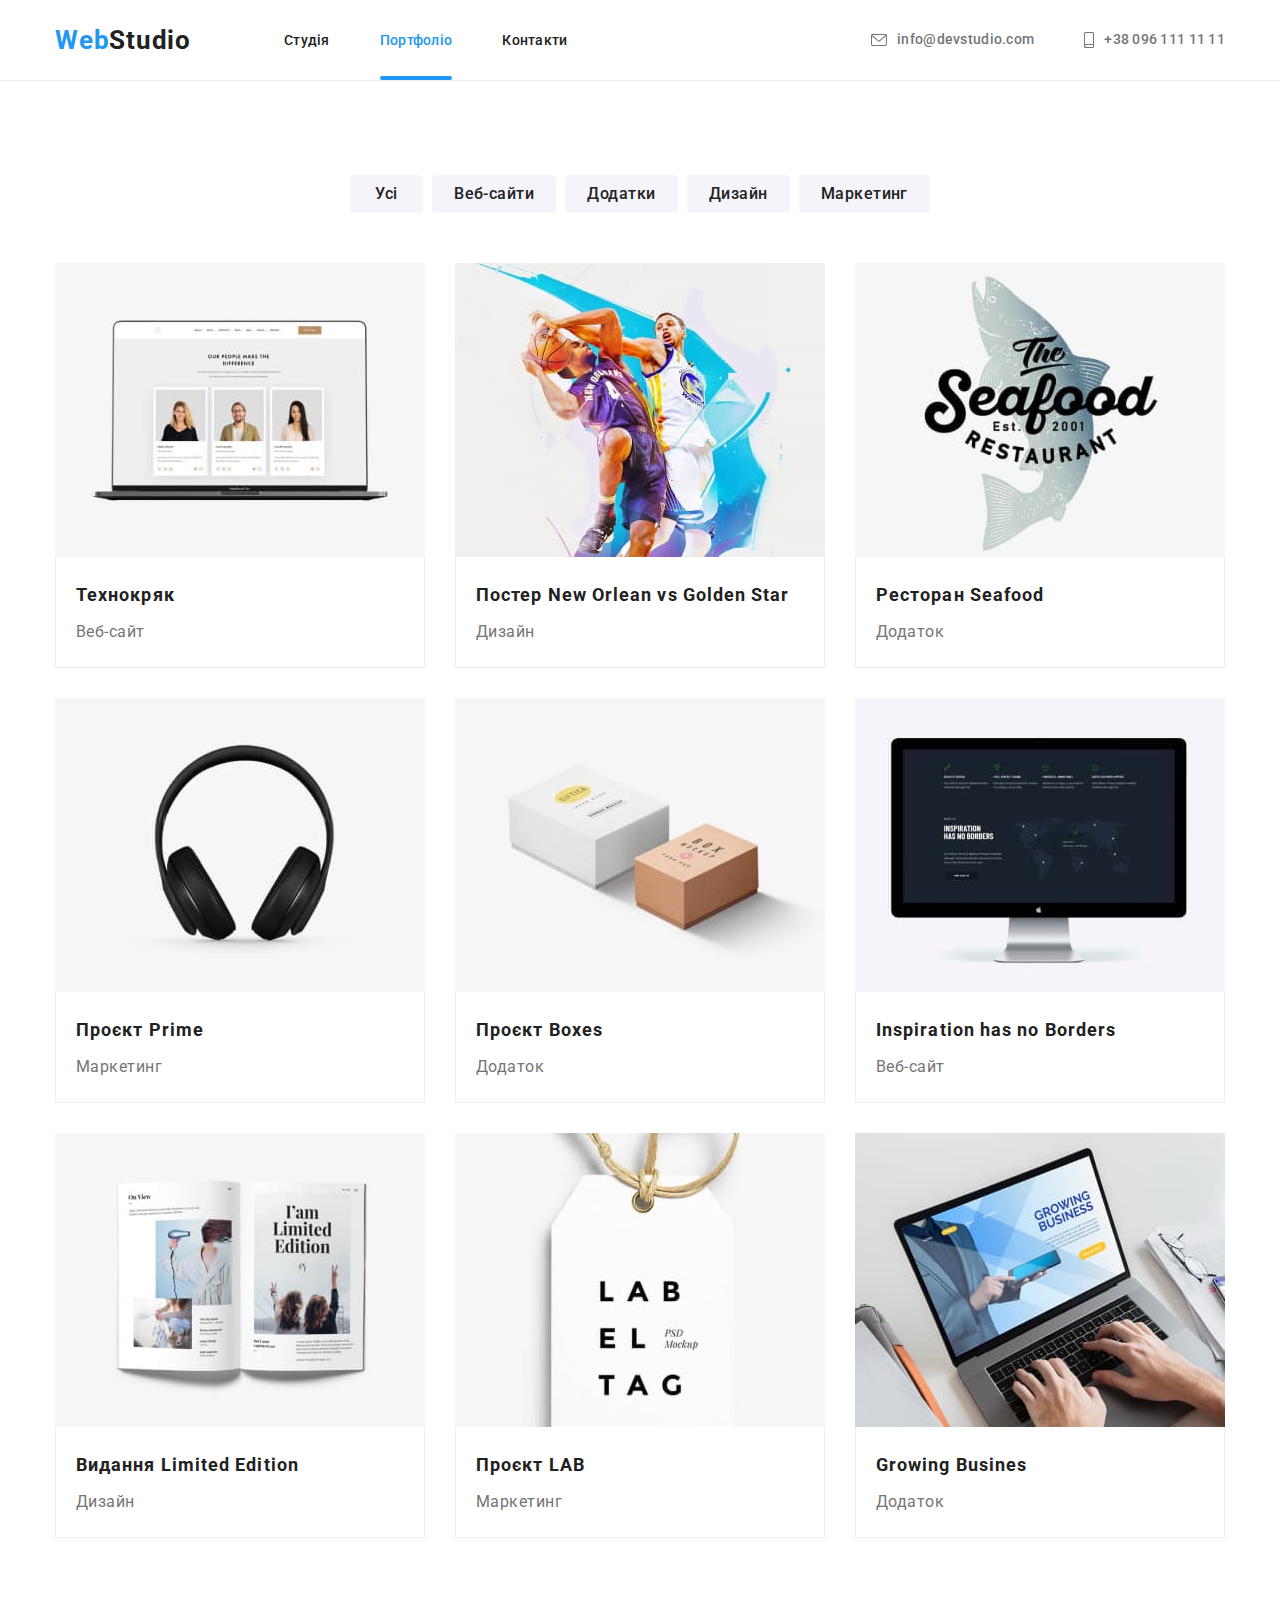
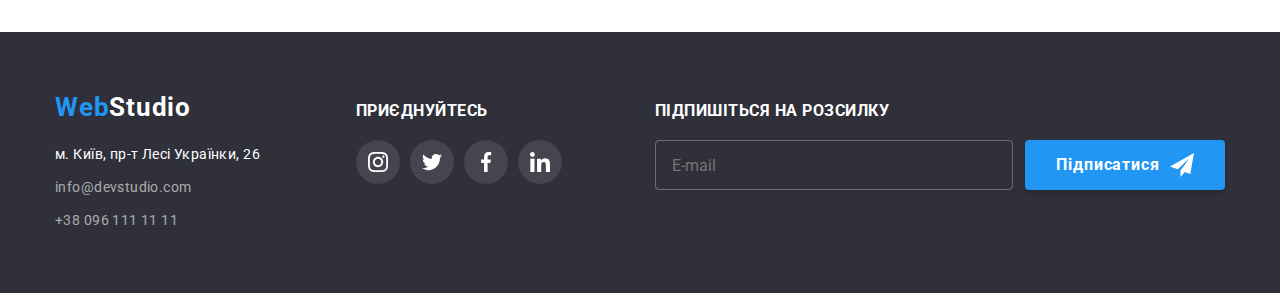
==== commit e3301009: "pretier" ====
--- a/portfolio.html
+++ b/portfolio.html
@@ -15,7 +15,7 @@
       rel="stylesheet"
       href="https://cdn.jsdelivr.net/npm/modern-normalize@1.1.0/modern-normalize.min.css"
     >
-    <link rel="stylesheet" href="./css/styles.css">
+    
     <link rel="stylesheet" href="./css/main.min.css">
   </head>
   <body class="body">
--- a/css/main.min.css
+++ b/css/main.min.css
@@ -1 +1 @@
-.visually-hidden{position:absolute;width:1px;height:1px;margin:-1px;padding:0;overflow:hiiden;border:0;clip:rect(0 0 0 0)}:root{--primary-text-color: #212121;--accent-color: #2196f3;--second-color: #757575;--color-icon: #AFB1B8;--bg-color-main: #f5f5f5;--bg-color-second: #ffffff;--bg-for-button: #f5f4fa;--bg-for-footer: #2f303a;--timing-function: cubic-bezier(0.4, 0, 0.2, 1);--main-font: "Roboto", sans-serif}.link{text-decoration:none}html{box-sizing:border-box}.list,.list-marker{list-style:none;padding:0;margin:0}h1,h2,h3,h4,h5,h6,p{margin:0px}img{display:block;max-width:100%;height:auto}body{font-family:"Roboto",sans-serif;font-style:normal;letter-spacing:.03em;font-family:"Roboto",sans-serif;color:var(--primary-text-color)}.container{width:1200px;margin-left:auto;margin-right:auto;padding-left:15px;padding-right:15px}.container .header-container{display:flex;align-items:center}.container .footer-container{display:flex;align-items:baseline}.hero{background-color:var(--bg-for-footer);text-align:center;align-items:center;padding-top:200px;padding-bottom:200px;background-image:linear-gradient(rgba(47, 48, 58, 0.4), rgba(47, 48, 58, 0.4)),url("../images/hero-bg.jpg");background-repeat:no-repeat;background-size:cover;max-width:1600px;margin-left:auto;margin-right:auto}.section{padding-top:94px;padding-bottom:94px}.second-title{font-weight:700;font-size:36px;line-height:1.16;text-align:center;letter-spacing:.03em;color:var(--primary-text-color);margin-bottom:50px}.logo{color:var(--accent-color);text-decoration:none;font-family:"Raleway",sans-serif;font-weight:700;font-size:26px;line-height:1.19;letter-spacing:.03em}.header-logo{margin-right:93px;padding:24px 0px}.header-logo__color{color:var(--primary-text-color)}.footer-logo{margin-right:0px;padding:0px}.footer-logo__color{color:var(--bg-color-second)}.backdrop{position:fixed;left:0;top:0;width:100%;height:100%;background-color:rgba(0,0,0,.2);transition:all 250ms linear}.backdrop.is-hidden .modal-window{transform:scale(0) rotateY(-180deg);transform:rotateX 0}.modal-form{display:flex;flex-direction:column}.modal-form-title{font-family:var(--main-font);font-style:normal;font-weight:700;font-size:20px;line-height:1.15;text-align:center;letter-spacing:.03em;color:var(--primary-text-color);margin-bottom:12px}.modal-form-icon{position:absolute;display:block;width:18px;height:18px;top:50%;left:12px;transform:translateY(-50%);transition:fill 250ms var(--timing-function)}.modal-form-input{width:100%;height:40px;border:1px solid rgba(33,33,33,.2);border-radius:4px;padding-left:42px;transition:border-color 250ms var(--timing-function)}.modal-form-input-wrapper{position:relative;display:block;margin-top:4px}.modal-form-field{margin-bottom:10px}.modal-form-comment{margin-bottom:20px}.modal-form-input:focus,.modal-form-msg:focus{outline:none;border:1px solid;border-color:var(--accent-color);cursor:pointer}.modal-form-input:focus+.modal-form-icon{fill:var(--accent-color)}.modal-form-msg{display:block;width:100%;height:120px;border:1px solid rgba(33,33,33,.2);border-radius:4px;padding:12px 16px;margin-top:4px;resize:none;transition:border-color 250ms var(--timing-function)}.modal-form-policy-txt::before{content:"";display:inline-flex;width:16px;height:15px;border:2px solid #212121;margin-right:7px;border-radius:2px}.modal-form-policy:checked+.modal-form-policy-txt::before{background-color:var(--accent-color);border:0px var(--accent-color);background-image:url("data:image/svg+xml;charset=utf8,%3Csvg width='16' height='15' viewBox='0 0 13 10' fill='none' xmlns='http://www.w3.org/2000/svg'%3E%3Cpath d='M1.95703 4.75166L1.88825 4.68604L1.81923 4.75141L0.93123 5.59258L0.854858 5.66492L0.930974 5.73753L4.42671 9.07236L4.49574 9.1382L4.56476 9.07236L12.069 1.91352L12.1449 1.84116L12.069 1.76881L11.1873 0.927644L11.1183 0.861826L11.0493 0.927611L4.49577 7.17353L1.95703 4.75166Z' fill='white' stroke='white' stroke-width='0.2'/%3E%3C/svg%3E");background-repeat:no-repeat;transition:all 250ms var(--timing-function)}.modal-form-policy:focus+.modal-form-policy-txt::before{outline:var(--accent-color) auto 2px}.modal-form-text{font-family:var(--main-font);font-size:12px;line-height:1.17;letter-spacing:.01em;color:#757575}.modal-form-policy-txt,.modal-policy-link{display:flex;justify-content:center;align-items:center;font-family:var(--main-font);font-size:14px;line-height:1.71;letter-spacing:.03em;color:#757575;transition:all 250ms var(--timing-function)}.modal-policy-link{margin-bottom:0px;text-decoration-skip-ink:none;color:var(--accent-color);transition:all 250ms var(--timing-function);margin-left:7px}.chek-policy-box{display:flex;justify-content:center;margin-bottom:30px}.modal-form-btn{display:block;margin:0 auto;font-weight:700;font-size:16px;line-height:1.88;align-items:center;letter-spacing:.06em;color:var(--bg-color-second);min-width:200px;height:50px;cursor:pointer;background:var(--accent-color);box-shadow:0px 4px 4px rgba(0,0,0,.15);border-radius:4px;padding:10px 52px;border:1px solid rgba(0,0,0,0)}.form input:not(:placeholder-shown){font-family:var(--main-font);font-size:16px;line-height:1.25;display:flex;align-items:center;letter-spacing:.03em;color:rgba(255,255,255,.6)}.close{fill:#000;width:18px;height:18px;transition:fill 250ms var(--timing-function)}.close-btn{position:absolute;right:8px;top:8px;width:30px;height:30px;border:1px solid rgba(0,0,0,.1);background-color:var(--bg-color-main);box-sizing:border-box;border-radius:50%;cursor:pointer;display:flex;justify-content:center;align-items:center;transition:background-color 250ms var(--timing-function),fill 250ms var(--timing-function)}.close-btn:hover .close,.close-btn:focus .close{fill:var(--accent-color)}.is-hidden{opacity:0;visibility:hidden;pointer-events:none}button{font-family:inherit;color:var(--primary-text-color);background-color:var(--bg-for-button);font-weight:500;font-size:16px;line-height:1.625;text-align:center;letter-spacing:.03em;cursor:pointer;transition:color 250ms var(--timing-function),background-color 250ms var(--timing-function)}button:hover,button:active,button:focus{color:var(--bg-color-second);background-color:var(--accent-color)}.buttons-list{display:flex;justify-content:center;margin-bottom:50px}.buttons-list__point:not(:last-child){margin-right:9px}.buttons-list__item{font-family:"Roboto",sans-serif;font-weight:500;font-size:16px;line-height:1.63;text-align:center;letter-spacing:.03em;color:var(--primary-text-color);text-decoration:none;background-color:var(--bg-for-button);border-radius:4px;border:0px;min-width:73px;padding:6px 22px;transition:color 250ms var(--timing-function),background-color 250ms var(--timing-function),filter 250ms var(--timing-function)}.buttons-list__item:hover,.buttons-list__item:focus,.buttons-list__item .btn-current{background:var(--accent-color);color:var(--bg-color-second);filter:drop-shadow(0px 4px 4px rgba(0, 0, 0, 0.25))}.btn{border:none;border-radius:4px;cursor:pointer}.btn-current{font-family:"Roboto",sans-serif;font-weight:500;font-size:16px;line-height:1.63;text-align:center;letter-spacing:.03em;color:var(--primary-text-color);text-decoration:none;background-color:var(--bg-for-button);border-radius:4px;border:0px;min-width:73px;padding:6px 22px;transition:color 250ms var(--timing-function),background-color 250ms var(--timing-function),filter 250ms var(--timing-function)}.card-set{display:flex;flex-wrap:wrap;padding:0;list-style:none;align-content:center}.card-set li:nth-last-child(-n+3){margin-bottom:0}.card-set li:nth-child(3n){margin-right:0}.portfolio-list__item{align-items:center;margin-right:30px;margin-bottom:30px}.portfolio-card__description{padding:20px 20px;border:1px solid #eee;border-top:0}.portfolio-card__link{display:block;text-decoration:none;transition:box-shadow 250ms var(--timing-function)}.portfolio-card__link:hover,.portfolio-card__link:focus{box-shadow:0px 1px 1px rgba(0,0,0,.12),0px 4px 4px rgba(0,0,0,.06),1px 4px 6px rgba(0,0,0,.16)}.portfolio-card__title{font-weight:700;font-size:18px;line-height:2;letter-spacing:.06em;color:var(--primary-text-color);text-decoration:none;margin-bottom:4px}.portfolio-card__type{font-size:16px;line-height:1.875;color:var(--second-color);text-decoration:none;letter-spacing:.03em}.header{background:var(--bg-color-second);border-bottom:1px solid #ececec}.header-container{display:flex;align-items:center}.header-navigation{display:flex;align-items:center}.header.logo{color:var(--accent-color);text-decoration:none;font-family:"Raleway",sans-serif;font-weight:700;font-size:26px;line-height:1.19;letter-spacing:.03em;margin-right:93px;padding:24px 0px}.header-logo__color{color:var(--primary-text-color)}.menu{display:flex;column-gap:50px;padding-top:32;padding-bottom:32;align-items:center}.menu__link{color:var(--primary-text-color);font-weight:500;font-size:14px;line-height:1.14;letter-spacing:.02em;text-decoration:none;padding:32px 0px;transition:color 250ms var(--timing-function);position:relative}.menu__link:hover,.menu__link:focus,.menu__link:active{color:var(--accent-color)}.menu__link.current::after{display:block;position:absolute;bottom:0px;left:0;content:"";width:100%;height:4px;background-color:#2196f3;border-radius:2px}.current{color:var(--accent-color)}.contacts{display:flex;margin-left:auto;column-gap:50px}.contacts__item{font-weight:500;font-size:14px;line-height:1.14;letter-spacing:.02em;text-decoration:none;color:var(--second-color);padding:32px 0px;display:flex;align-items:center;transition:color 250ms var(--timing-function),fill 250ms var(--timing-function)}.contacts__item:hover,.contacts__item:focus,.contacts__item:active{color:var(--accent-color)}.contacts-icon{margin-right:10px;fill:#757575;transition:fill 250ms var(--timing-function)}.contacts__item:hover .contacts-icon,.contacts__item:focus .contacts-icon{fill:var(--accent-color)}.hero{background-color:var(--bg-for-footer);text-align:center;align-items:center;padding-top:200px;padding-bottom:200px;background-image:linear-gradient(rgba(47, 48, 58, 0.4), rgba(47, 48, 58, 0.4)),url("../images/hero-bg.jpg");background-repeat:no-repeat;background-size:cover;max-width:1600px;margin-left:auto;margin-right:auto}.hero__title{font-weight:900;font-size:44px;line-height:1.36;color:var(--bg-color-second);letter-spacing:.06em;max-width:696px;text-align:center;text-transform:uppercase;margin-right:auto;margin-left:auto}.hero-button{font-family:inherit;color:var(--bg-color-second);background-color:var(--accent-color);font-weight:700;font-size:16px;line-height:1.875;align-items:center;text-align:center;letter-spacing:.06em;cursor:pointer;margin-right:auto;margin-left:auto;margin-top:30px;padding:10px 32px;min-width:200px;height:50px;justify-content:center;box-shadow:0px 4px 4px rgba(0,0,0,.15)}.btn{border:none;border-radius:4px;cursor:pointer}.features-list{display:flex;column-gap:30px;justify-content:space-around}.features-list-item:not(:last-child){margin-right:30px}.features-list__icon-box{display:flex;justify-content:center;align-items:center;width:270px;height:120px;margin-bottom:30px;background-color:#f5f4fa;border-radius:4px}.features-list__icon{width:70px;height:70px}.features-list li:nth-last-child(-n+4){flex-basis:270px}.features__description{font-size:14px;line-height:1.7;letter-spacing:.03em;color:var(--second-color)}.features__title{font-weight:700;font-size:14px;line-height:1.14;letter-spacing:.03em;text-transform:uppercase;margin-bottom:10px;margin-top:0px}.service{align-items:center;padding-top:0px}.service__list{display:flex;column-gap:30px}.service__item{position:relative}.service__description{font-family:var(--main-font);font-style:normal;font-weight:bold;font-size:14px;line-height:1.143;text-align:center;letter-spacing:.03em;text-transform:uppercase;height:70px;color:var(--title-secondary-color);color:#fff;background-color:rgba(47,48,58,.8);justify-content:center;position:absolute;width:100%;bottom:0;display:flex;align-items:center}.team{background-color:var(--bg-for-button)}.team-list{display:flex;column-gap:30px}.team-list__item{width:270px;background-color:var(--bg-color-second);box-shadow:0px 1px 3px rgba(0,0,0,.12),0px 1px 1px rgba(0,0,0,.14),0px 2px 1px rgba(0,0,0,.2);border-radius:0px 0px 4px 4px}.team__member-card{padding:30px}.team__member-title{font-weight:500;font-size:16px;line-height:1.18;text-align:center;letter-spacing:.03em;margin-bottom:10px}.team__position{font-size:16px;line-height:1.18;text-align:center;letter-spacing:.03em;margin-bottom:16px;color:var(--second-color)}.social-list{display:flex;justify-content:space-between}.social-list__item{list-style:none;width:44px;height:44px}.social-list__link{display:inline-flex;justify-content:center;align-items:center;width:100%;height:100%;border-radius:50%;fill:#afb1b8;transition:fill 250ms var(--timing-function),color 250ms var(--timing-function),background-color 250ms var(--timing-function)}.social-list__link:hover,.social-list__link:focus{background-color:var(--accent-color);color:var(--bg-color-main)}.social-list__icon{width:20px;height:20px;transition:fill 250ms var(--timing-function)}.social-list__link:hover .social-list__icon,.social-list__link:focus .social-list__icon{fill:#fff}.clients{padding-top:94px;padding-bottom:94px}.clients-list{display:flex;justify-content:space-between}.clients-list__item{height:90px;width:calc(16.6666666667% - 30px)}.clients__link{display:flex;justify-content:center;align-items:center;width:100%;height:100%;border:1px solid #afb1b8;border-radius:4px;color:#afb1b8;transition:border-color 250ms var(--timing-function),fill 250ms var(--timing-function),color 250ms var(--timing-function),background-color 250ms var(--timing-function)}.clients__link:hover,.clients__link:focus{color:var(--accent-color);border-color:var(--accent-color)}.clients__icon{width:106px;height:60px;fill:#afb1b8;transition:fill 250ms var(--timing-function)}.clients__link:hover .clients__icon,.clients__link:focus .clients__icon{fill:var(--accent-color)}.footer{background-color:var(--bg-for-footer);padding-bottom:60px;padding-top:60px}.footer-address{margin-top:20px}.footer-address__item{margin-bottom:9px}.footer-address__street{font-style:normal;font-size:14px;line-height:1.71;letter-spacing:.03em;color:var(--bg-color-second);text-decoration:none}.footer-address__email{font-style:normal;font-size:14px;line-height:1.71;letter-spacing:.03em;color:rgba(255,255,255,.6);text-decoration:none}.footer-form{display:flex}.footer-social-box{margin-left:0px}.footer-social__item{width:44px;height:44px}.footer-social__item:not(:last-child){margin-right:10px}.footer-social-list{display:flex}.footer-social-list__link{display:flex;justify-content:center;align-items:center;width:100%;height:100%;border-radius:50%;fill:#fff;background-color:rgba(255,255,255,.1);transition:background-color 250ms var(--timing-function)}.footer-social-list__link:hover,.footer-social-list__link:focus{background-color:var(--accent-color)}.footer-social-list__icon{width:20px;height:20px}.footer-container{display:flex;align-items:baseline}.footer-address-container{margin-right:70px;flex-grow:1}.footer-button{font-weight:700;font-size:16px;line-height:1.88;display:inline-flex;justify-content:center;align-items:center;letter-spacing:.06em;color:var(--bg-color-second);background:var(--accent-color);min-width:200px;height:50px;cursor:pointer;box-shadow:0px 4px 4px rgba(0,0,0,.15);border-radius:4px;padding:10px 29px;border:1px solid rgba(0,0,0,0);margin-left:12px}.footer-logo{margin-right:0px;padding:0px}.footer-logo__color{color:var(--bg-color-second)}.follow-us{display:inline-block;margin-bottom:20px;color:var(--bg-color-second);font-style:normal;text-transform:uppercase}.form{margin-left:93px}.form-position{display:flex}.form-email-field{font-weight:400;width:358px;height:50px;background-color:rgba(0,0,0,0);border-radius:4px;border:1px solid rgba(255,255,255,.3);padding:15px 16px;font-family:var(--main-font);font-style:normal;color:rgba(255,255,255,.6);font-size:16px;line-height:1.25}.icon-send{margin-left:10px}.overlay{position:absolute;color:#fff;background-color:rgba(33,150,243,.9);padding:63px 24px;width:100%;top:0;left:0;transition:transform 250ms linear;transform:translateY(100%);font-family:var(--main-font);font-size:18px;line-height:1.56}.portfolio-card__link:hover .overlay,.portfolio-card__link:focus .overlay{transform:translateY(0%);opacity:1}.portfolio-overlay{position:relative;overflow:hidden}.modal-window{position:absolute;top:50%;left:50%;transform:translate(-50%, -50%);width:528px;min-height:581px;background:var(--bg-color-main);box-shadow:0px 1px 3px rgba(0,0,0,.12),0px 1px 1px rgba(0,0,0,.14),0px 2px 1px rgba(0,0,0,.2);border-radius:4px;transition:transform 250ms linear;padding:40px 39px 40px 41px}/*# sourceMappingURL=main.min.css.map */+.visually-hidden{position:absolute;width:1px;height:1px;margin:-1px;padding:0;overflow:hiiden;border:0;clip:rect(0 0 0 0)}.link{text-decoration:none}html{box-sizing:border-box}.list,.list-marker{list-style:none;padding:0;margin:0}h1,h2,h3,h4,h5,h6,p{margin:0px}img{display:block;max-width:100%;height:auto}body{font-family:"Roboto",sans-serif;font-style:normal;letter-spacing:.03em;font-family:"Roboto",sans-serif;color:#212121}.container{width:1200px;margin-left:auto;margin-right:auto;padding-left:15px;padding-right:15px}.container .header-container{display:flex;align-items:center}.container .footer-container{display:flex;align-items:baseline}.hero{background-color:#2f303a;text-align:center;align-items:center;padding-top:200px;padding-bottom:200px;background-image:linear-gradient(rgba(47, 48, 58, 0.4), rgba(47, 48, 58, 0.4)),url("../images/hero-bg.jpg");background-repeat:no-repeat;background-size:cover;max-width:1600px;margin-left:auto;margin-right:auto}.section{padding-top:94px;padding-bottom:94px}.second-title{font-weight:700;font-size:36px;line-height:1.16;text-align:center;letter-spacing:.03em;color:#212121;margin-bottom:50px}.logo{color:#2196f3;text-decoration:none;font-family:"Roboto",sans-serif;font-weight:700;font-size:26px;line-height:1.19;letter-spacing:.03em}.header-logo{margin-right:93px;padding:24px 0px}.header-logo__color{color:#212121}.footer-logo{margin-right:0px;padding:0px}.footer-logo__color{color:#fff}.backdrop{position:fixed;left:0;top:0;width:100%;height:100%;background-color:rgba(0,0,0,.2);transition:all 250ms linear}.backdrop.is-hidden .modal-window{transform:scale(0) rotateY(-180deg);transform:rotateX 0}.modal-form{display:flex;flex-direction:column}.modal-form-title{font-family:"Roboto",sans-serif;font-style:normal;font-weight:700;font-size:20px;line-height:1.15;text-align:center;letter-spacing:.03em;color:#212121;margin-bottom:12px}.modal-form-icon{position:absolute;display:block;width:18px;height:18px;top:50%;left:12px;transform:translateY(-50%);transition:fill 250ms cubic-bezier(0.4, 0, 0.2, 1)}.modal-form-input{width:100%;height:40px;border:1px solid rgba(33,33,33,.2);border-radius:4px;padding-left:42px;transition:border-color 250ms cubic-bezier(0.4, 0, 0.2, 1)}.modal-form-input:focus{outline:none;border:1px solid;border-color:#2196f3;cursor:pointer}.modal-form-input-wrapper{position:relative;display:block;margin-top:4px}.modal-form-field{margin-bottom:10px}.modal-form-comment{margin-bottom:20px}.modal-form-input:focus+.modal-form-icon{fill:#2196f3}.modal-form-msg{display:block;width:100%;height:120px;border:1px solid rgba(33,33,33,.2);border-radius:4px;padding:12px 16px;margin-top:4px;resize:none;transition:border-color 250ms cubic-bezier(0.4, 0, 0.2, 1)}.modal-form-msg:focus{outline:none;border:1px solid;border-color:#2196f3;cursor:pointer}.modal-form-policy-txt::before{content:"";display:inline-flex;width:16px;height:15px;border:2px solid #212121;margin-right:7px;border-radius:2px}.modal-form-policy:checked+.modal-form-policy-txt::before{background-color:#2196f3;border:0px #2196f3;background-image:url("data:image/svg+xml;charset=utf8,%3Csvg width='16' height='15' viewBox='0 0 13 10' fill='none' xmlns='http://www.w3.org/2000/svg'%3E%3Cpath d='M1.95703 4.75166L1.88825 4.68604L1.81923 4.75141L0.93123 5.59258L0.854858 5.66492L0.930974 5.73753L4.42671 9.07236L4.49574 9.1382L4.56476 9.07236L12.069 1.91352L12.1449 1.84116L12.069 1.76881L11.1873 0.927644L11.1183 0.861826L11.0493 0.927611L4.49577 7.17353L1.95703 4.75166Z' fill='white' stroke='white' stroke-width='0.2'/%3E%3C/svg%3E");background-repeat:no-repeat;transition:all 250ms cubic-bezier(0.4, 0, 0.2, 1)}.modal-form-policy:focus+.modal-form-policy-txt::before{outline:#2196f3 auto 2px}.modal-form-text{font-family:"Roboto",sans-serif;font-size:12px;line-height:1.17;letter-spacing:.01em;color:#757575}.modal-form-policy-txt,.modal-form .modal-policy-link{display:flex;justify-content:center;align-items:center;font-family:"Roboto",sans-serif;font-size:14px;line-height:1.71;letter-spacing:.03em;color:#757575;transition:all 250ms cubic-bezier(0.4, 0, 0.2, 1)}.modal-form .modal-policy-link{margin-bottom:0px;text-decoration-skip-ink:none;color:#2196f3;transition:all 250ms cubic-bezier(0.4, 0, 0.2, 1);margin-left:7px}.modal-form .chek-policy-box{display:flex;justify-content:center;margin-bottom:30px}.modal-form-btn{display:block;margin:0 auto;font-weight:700;font-size:16px;line-height:1.88;align-items:center;letter-spacing:.06em;color:#fff;min-width:200px;height:50px;cursor:pointer;background:#2196f3;box-shadow:0px 4px 4px rgba(0,0,0,.15);border-radius:4px;padding:10px 52px;border:1px solid rgba(0,0,0,0)}.modal-form .form input:not(:placeholder-shown){font-family:"Roboto",sans-serif;font-size:16px;line-height:1.25;display:flex;align-items:center;letter-spacing:.03em;color:rgba(255,255,255,.6)}.close{fill:#000;width:18px;height:18px;transition:fill 250ms cubic-bezier(0.4, 0, 0.2, 1)}.close-btn:hover .close,.close-btn:focus .close{fill:#2196f3}.close-btn{position:absolute;right:8px;top:8px;width:30px;height:30px;border:1px solid rgba(0,0,0,.1);background-color:#f5f5f5;box-sizing:border-box;border-radius:50%;cursor:pointer;display:flex;justify-content:center;align-items:center;transition:background-color 250ms cubic-bezier(0.4, 0, 0.2, 1),fill 250ms cubic-bezier(0.4, 0, 0.2, 1)}.close-btn:hover{background-color:#f5f5f5}.is-hidden{opacity:0;visibility:hidden;pointer-events:none}button{font-family:inherit;color:#212121;background-color:#f5f4fa;font-weight:500;font-size:16px;line-height:1.625;text-align:center;letter-spacing:.03em;cursor:pointer;transition:color 250ms cubic-bezier(0.4, 0, 0.2, 1),background-color 250ms cubic-bezier(0.4, 0, 0.2, 1)}button:hover,button:active,button:focus{color:#fff;background-color:#2196f3}.buttons-list{display:flex;justify-content:center;margin-bottom:50px}.buttons-list__point:not(:last-child){margin-right:9px}.buttons-list__item{font-family:"Roboto",sans-serif;font-weight:500;font-size:16px;line-height:1.63;text-align:center;letter-spacing:.03em;color:#212121;text-decoration:none;background-color:#f5f4fa;border-radius:4px;border:0px;min-width:73px;padding:6px 22px;transition:color 250ms cubic-bezier(0.4, 0, 0.2, 1),background-color 250ms cubic-bezier(0.4, 0, 0.2, 1),filter 250ms cubic-bezier(0.4, 0, 0.2, 1)}.buttons-list__item:hover,.buttons-list__item:focus,.buttons-list__item .btn-current{background:#2196f3;color:#fff;filter:drop-shadow(0px 4px 4px rgba(0, 0, 0, 0.25))}.btn{border:none;border-radius:4px;cursor:pointer}.btn-current{font-family:"Roboto",sans-serif;font-weight:500;font-size:16px;line-height:1.63;text-align:center;letter-spacing:.03em;color:#212121;text-decoration:none;background-color:#f5f4fa;border-radius:4px;border:0px;min-width:73px;padding:6px 22px;transition:color 250ms cubic-bezier(0.4, 0, 0.2, 1),background-color 250ms cubic-bezier(0.4, 0, 0.2, 1),filter 250ms cubic-bezier(0.4, 0, 0.2, 1)}.card-set{display:flex;flex-wrap:wrap;padding:0;list-style:none;align-content:center}.card-set li:nth-last-child(-n+3){margin-bottom:0}.card-set li:nth-child(3n){margin-right:0}.portfolio-list__item{align-items:center;margin-right:30px;margin-bottom:30px}.portfolio-card__description{padding:20px 20px;border:1px solid #eee;border-top:0}.portfolio-card__link{display:block;text-decoration:none;transition:box-shadow 250ms cubic-bezier(0.4, 0, 0.2, 1)}.portfolio-card__link:hover,.portfolio-card__link:focus{box-shadow:0px 1px 1px rgba(0,0,0,.12),0px 4px 4px rgba(0,0,0,.06),1px 4px 6px rgba(0,0,0,.16)}.portfolio-card__title{font-weight:700;font-size:18px;line-height:2;letter-spacing:.06em;color:#212121;text-decoration:none;margin-bottom:4px}.portfolio-card__type{font-size:16px;line-height:1.875;color:#757575;text-decoration:none;letter-spacing:.03em}.header{background:#fff;border-bottom:1px solid #ececec}.header-container{display:flex;align-items:center}.header-navigation{display:flex;align-items:center}.header.logo{color:#2196f3;text-decoration:none;font-family:"Roboto",sans-serif;font-weight:700;font-size:26px;line-height:1.19;letter-spacing:.03em;margin-right:93px;padding:24px 0px}.header-logo__color{color:#212121}.menu{display:flex;column-gap:50px;padding-top:32;padding-bottom:32;align-items:center}.menu__link{color:#212121;font-weight:500;font-size:14px;line-height:1.14;letter-spacing:.02em;text-decoration:none;padding:32px 0px;transition:color 250ms cubic-bezier(0.4, 0, 0.2, 1);position:relative}.menu__link:hover,.menu__link:focus,.menu__link:active{color:#2196f3}.menu__link.current::after{display:block;position:absolute;bottom:0px;left:0;content:"";width:100%;height:4px;background-color:#2196f3;border-radius:2px}.current{color:#2196f3}.contacts{display:flex;margin-left:auto;column-gap:50px}.contacts__item{font-weight:500;font-size:14px;line-height:1.14;letter-spacing:.02em;text-decoration:none;color:#757575;padding:32px 0px;display:flex;align-items:center;transition:color 250ms cubic-bezier(0.4, 0, 0.2, 1),fill 250ms cubic-bezier(0.4, 0, 0.2, 1)}.contacts__item:hover,.contacts__item:focus,.contacts__item:active{color:#2196f3}.contacts-icon{margin-right:10px;fill:#757575;transition:fill 250ms cubic-bezier(0.4, 0, 0.2, 1)}.contacts__item:hover .contacts-icon,.contacts__item:focus .contacts-icon{fill:#2196f3}.hero{background-color:#2f303a;text-align:center;align-items:center;padding-top:200px;padding-bottom:200px;background-image:linear-gradient(rgba(47, 48, 58, 0.4), rgba(47, 48, 58, 0.4)),url("../images/hero-bg.jpg");background-repeat:no-repeat;background-size:cover;max-width:1600px;margin-left:auto;margin-right:auto}.hero__title{font-weight:900;font-size:44px;line-height:1.36;color:#fff;letter-spacing:.06em;max-width:696px;text-align:center;text-transform:uppercase;margin-right:auto;margin-left:auto}.hero-button{font-family:inherit;color:#fff;background-color:#2196f3;font-weight:700;font-size:16px;line-height:1.875;align-items:center;text-align:center;letter-spacing:.06em;cursor:pointer;margin-right:auto;margin-left:auto;margin-top:30px;padding:10px 32px;min-width:200px;height:50px;justify-content:center;box-shadow:0px 4px 4px rgba(0,0,0,.15)}.btn{border:none;border-radius:4px;cursor:pointer}.features-list{display:flex;column-gap:30px;justify-content:space-around}.features-list-item:not(:last-child){margin-right:30px}.features-list__icon-box{display:flex;justify-content:center;align-items:center;width:270px;height:120px;margin-bottom:30px;background-color:#f5f4fa;border-radius:4px}.features-list__icon{width:70px;height:70px}.features-list li:nth-last-child(-n+4){flex-basis:270px}.features__description{font-size:14px;line-height:1.7;letter-spacing:.03em;color:#757575}.features__title{font-weight:700;font-size:14px;line-height:1.14;letter-spacing:.03em;text-transform:uppercase;margin-bottom:10px;margin-top:0px}.service{align-items:center;padding-top:0px}.service__list{display:flex;column-gap:30px}.service__item{position:relative}.service__description{font-family:"Roboto",sans-serif;font-style:normal;font-weight:bold;font-size:14px;line-height:1.143;text-align:center;letter-spacing:.03em;text-transform:uppercase;height:70px;color:#fff;background-color:rgba(47,48,58,.8);justify-content:center;position:absolute;width:100%;bottom:0;display:flex;align-items:center}.team{background-color:#f5f4fa}.team-list{display:flex;column-gap:30px}.team-list__item{width:270px;background-color:#fff;box-shadow:0px 1px 3px rgba(0,0,0,.12),0px 1px 1px rgba(0,0,0,.14),0px 2px 1px rgba(0,0,0,.2);border-radius:0px 0px 4px 4px}.team__member-card{padding:30px}.team__member-title{font-weight:500;font-size:16px;line-height:1.18;text-align:center;letter-spacing:.03em;margin-bottom:10px}.team__position{font-size:16px;line-height:1.18;text-align:center;letter-spacing:.03em;margin-bottom:16px;color:#757575}.social-list{display:flex;justify-content:space-between}.social-list__item{list-style:none;width:44px;height:44px}.social-list__link{display:inline-flex;justify-content:center;align-items:center;width:100%;height:100%;border-radius:50%;fill:#afb1b8;transition:fill 250ms cubic-bezier(0.4, 0, 0.2, 1),color 250ms cubic-bezier(0.4, 0, 0.2, 1),background-color 250ms cubic-bezier(0.4, 0, 0.2, 1)}.social-list__link:hover,.social-list__link:focus{background-color:#2196f3;color:#f5f5f5}.social-list__icon{width:20px;height:20px;transition:fill 250ms cubic-bezier(0.4, 0, 0.2, 1)}.social-list__link:hover .social-list__icon,.social-list__link:focus .social-list__icon{fill:#fff}.clients{padding-top:94px;padding-bottom:94px}.clients-list{display:flex;justify-content:space-between}.clients-list__item{height:90px;width:calc(16.6666666667% - 30px)}.clients__link{display:flex;justify-content:center;align-items:center;width:100%;height:100%;border:1px solid #afb1b8;border-radius:4px;color:#afb1b8;transition:border-color 250ms cubic-bezier(0.4, 0, 0.2, 1),fill 250ms cubic-bezier(0.4, 0, 0.2, 1),color 250ms cubic-bezier(0.4, 0, 0.2, 1),background-color 250ms cubic-bezier(0.4, 0, 0.2, 1)}.clients__link:hover,.clients__link:focus{color:#2196f3;border-color:#2196f3}.clients__icon{width:106px;height:60px;fill:#afb1b8;transition:fill 250ms cubic-bezier(0.4, 0, 0.2, 1)}.clients__link:hover .clients__icon,.clients__link:focus .clients__icon{fill:#2196f3}.footer{background-color:#2f303a;padding-bottom:60px;padding-top:60px}.footer-address{margin-top:20px}.footer-address__item{margin-bottom:9px}.footer-address__street{font-style:normal;font-size:14px;line-height:1.71;letter-spacing:.03em;color:#fff;text-decoration:none}.footer-address__email{font-style:normal;font-size:14px;line-height:1.71;letter-spacing:.03em;color:rgba(255,255,255,.6);text-decoration:none}.footer-form{display:flex}.footer-social-box{margin-left:0px}.footer-social__item{width:44px;height:44px}.footer-social__item:not(:last-child){margin-right:10px}.footer-social-list{display:flex}.footer-social-list__link{display:flex;justify-content:center;align-items:center;width:100%;height:100%;border-radius:50%;fill:#fff;background-color:rgba(255,255,255,.1);transition:background-color 250ms cubic-bezier(0.4, 0, 0.2, 1)}.footer-social-list__link:hover,.footer-social-list__link:focus{background-color:#2196f3}.footer-social-list__icon{width:20px;height:20px}.footer-container{display:flex;align-items:baseline}.footer-address-container{margin-right:70px;flex-grow:1}.footer-button{font-weight:700;font-size:16px;line-height:1.88;display:inline-flex;justify-content:center;align-items:center;letter-spacing:.06em;color:#fff;background:#2196f3;min-width:200px;height:50px;cursor:pointer;box-shadow:0px 4px 4px rgba(0,0,0,.15);border-radius:4px;padding:10px 29px;border:1px solid rgba(0,0,0,0);margin-left:12px}.footer-logo{margin-right:0px;padding:0px}.footer-logo__color{color:#fff}.follow-us{display:inline-block;margin-bottom:20px;color:#fff;font-style:normal;text-transform:uppercase}.form{margin-left:93px}.form-position{display:flex}.form-email-field{font-weight:400;width:358px;height:50px;background-color:rgba(0,0,0,0);border-radius:4px;border:1px solid rgba(255,255,255,.3);padding:15px 16px;font-family:"Roboto",sans-serif;font-style:normal;color:rgba(255,255,255,.6);font-size:16px;line-height:1.25}.icon-send{margin-left:10px}.overlay{position:absolute;color:#fff;background-color:#2196f3;padding:63px 24px;width:100%;top:0;left:0;transition:transform 250ms linear;transform:translateY(100%);font-family:"Roboto",sans-serif;font-size:18px;line-height:1.56}.portfolio-card__link:hover .overlay,.portfolio-card__link:focus .overlay{transform:translateY(0%);opacity:1}.portfolio-overlay{position:relative;overflow:hidden}.modal-window{position:absolute;top:50%;left:50%;transform:translate(-50%, -50%);width:528px;min-height:581px;background:#f5f5f5;box-shadow:0px 1px 3px rgba(0,0,0,.12),0px 1px 1px rgba(0,0,0,.14),0px 2px 1px rgba(0,0,0,.2);border-radius:4px;transition:transform 250ms linear;padding:40px 39px 40px 41px}/*# sourceMappingURL=main.min.css.map */